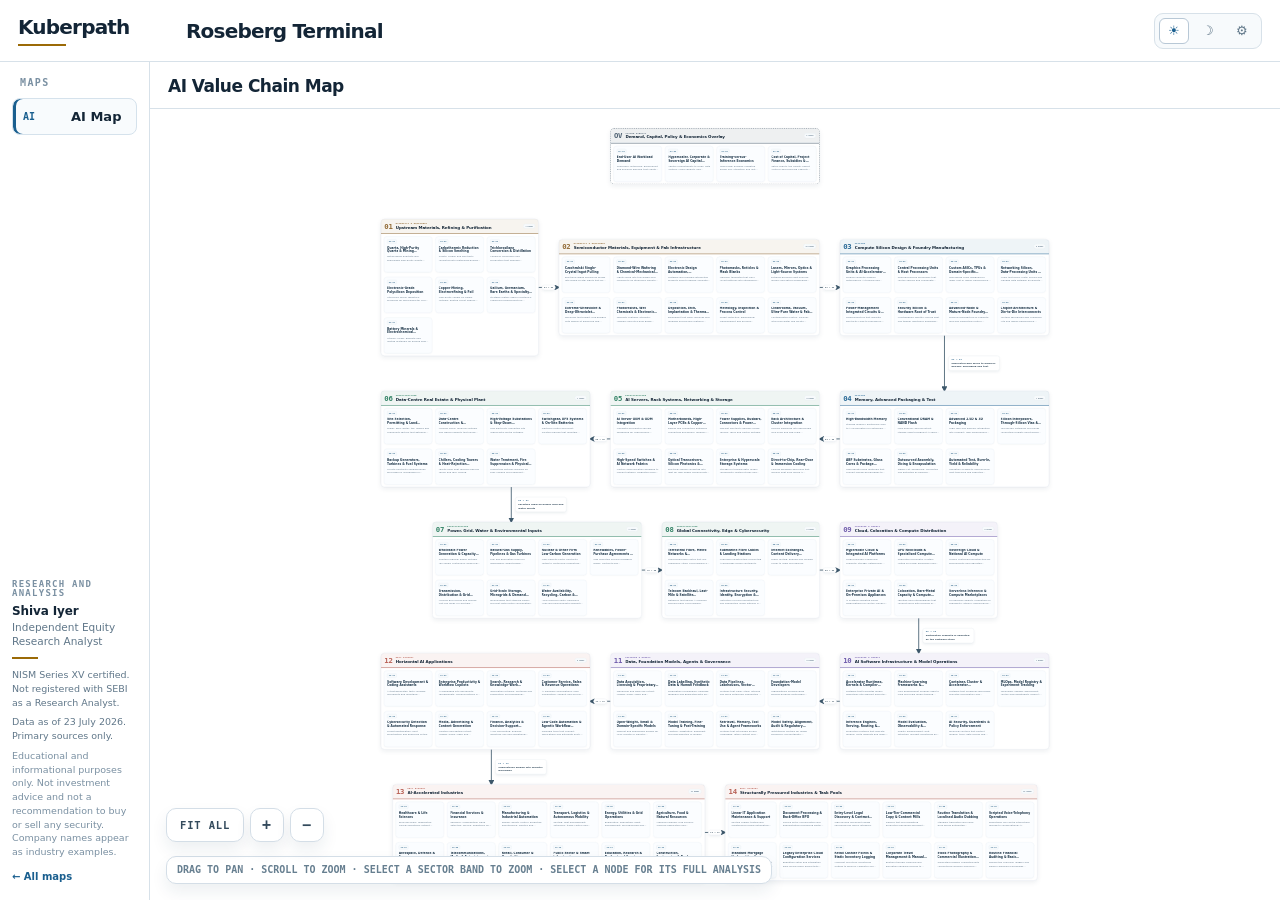
==== index.html @ 2ea44866 "Add files via upload" ====
<!doctype html><html lang="en"><head><meta charset="utf-8"><meta name="viewport" content="width=device-width,initial-scale=1"><title>Roseberg Terminal | AI Value Chain Map</title><link rel="stylesheet" href="map-styles.css"><script>(function(){var mm=window.matchMedia?window.matchMedia("(prefers-color-scheme: dark)"):null;function res(m){return m==="system"?((mm&&mm.matches)?"dark":"light"):m;}var m=localStorage.getItem("rt-theme")||"light";if(["light","dark","system"].indexOf(m)<0)m="light";document.documentElement.dataset.theme=res(m);document.documentElement.dataset.themeMode=m;window.__setTheme=function(v){localStorage.setItem("rt-theme",v);document.documentElement.dataset.theme=res(v);document.documentElement.dataset.themeMode=v;document.querySelectorAll(".theme-btn").forEach(function(b){b.classList.toggle("active",b.dataset.mode===v);});};if(mm&&mm.addEventListener)mm.addEventListener("change",function(){var c=localStorage.getItem("rt-theme")||"light";if(c==="system")document.documentElement.dataset.theme=res("system");});})();</script></head><body><div id="app"></div><script src="map-data.js"></script><script src="map-app.js"></script></body></html>
---- map-styles.css ----
/* THEME PALETTE (auto-generated) */
:root{--mtc0:#132536;--mtc1:#183145;--mtc2:#1a5f8f;--mtc3:#1d7c8e;--mtc4:#2a7e53;--mtc5:#2f668c;--mtc6:#304c5f;--mtc7:#334a5c;--mtc8:#385365;--mtc9:#547286;--mtc10:#566d7f;--mtc11:#607789;--mtc12:#617789;--mtc13:#6550a6;--mtc14:#677f90;--mtc15:#687e90;--mtc16:#6a58a7;--mtc17:#6d7f8d;--mtc18:#7a90a2;--mtc19:#89a8be;--mtc20:#9b6a07;--mtc21:#9fb4c4;--mtc22:#b34a55;--mtc23:#b57400;--mtc24:#b8c8d6;--mtc25:#c7d4df;--mtc26:#cfdbe4;--mtc27:#d4dee7;--mtc28:#d4dfe8;--mtc29:#d5e2ec;--mtc30:#d7e1e9;--mtc31:#d9e4eb;--mtc32:#f7fafc;--mtc33:#f8fbfd;--mtc34:#fbfdff;--mtc35:#fff}
html[data-theme="dark"]{color-scheme:dark;--mtc0:#dce5ee;--mtc1:#d0dde8;--mtc2:#419ddc;--mtc3:#45c1d9;--mtc4:#57c78d;--mtc5:#5799c7;--mtc6:#b2c9d8;--mtc7:#b4c7d6;--mtc8:#acc2d1;--mtc9:#8da7b8;--mtc10:#93a7b6;--mtc11:#8a9ead;--mtc12:#8a9dac;--mtc13:#8371ba;--mtc14:#8398a7;--mtc15:#8396a6;--mtc16:#7f6fb3;--mtc17:#8695a1;--mtc18:#6887a0;--mtc19:#4f7692;--mtc20:#e9ad35;--mtc21:#476780;--mtc22:#b86c74;--mtc23:#e9a835;--mtc24:#385167;--mtc25:#304659;--mtc26:#2c4151;--mtc27:#293c4d;--mtc28:#293c4c;--mtc29:#273a49;--mtc30:#283a4a;--mtc31:#263a47;--mtc32:#17232b;--mtc33:#17222a;--mtc34:#151e27;--mtc35:#161c22}

:root{--text:var(--mtc0);--muted:var(--mtc11);--line:var(--mtc30);--line2:var(--mtc24);--blue:var(--mtc2);--cyan:var(--mtc3);--green:var(--mtc4);--amber:var(--mtc20);--purple:var(--mtc13);--red:var(--mtc22);--shadow:0 10px 28px rgba(29,54,78,.08);--shadow2:0 8px 16px rgba(31,60,86,.08);--header:62px;--sidebar:150px}*{box-sizing:border-box}html,body{margin:0;height:100%;font-family:Inter,ui-sans-serif,system-ui,-apple-system,"Segoe UI",sans-serif;background:var(--mtc35);color:var(--text)}body{overflow:hidden}
.app-header{position:fixed;inset:0 0 auto;z-index:70;height:var(--header);display:grid;grid-template-columns:var(--sidebar) minmax(0,1fr) auto;gap:18px;align-items:center;padding:0 18px;background:var(--mtc35);border-bottom:1px solid var(--line)}.brand{display:flex;flex-direction:column;align-items:flex-start}.brand-name{font-size:20px;font-weight:900;letter-spacing:-.04em}.brand-rule{width:48px;height:2px;margin-top:5px;background:var(--amber)}.product-name{font-size:20px;font-weight:900;letter-spacing:-.04em}
.shell{position:fixed;inset:var(--header) 0 0;display:grid;grid-template-columns:var(--sidebar) minmax(0,1fr)}.sidebar{background:var(--mtc35);border-right:1px solid var(--line);padding:16px 12px}.side-label{padding:0 8px 10px;color:var(--mtc18);font:800 10px/1 ui-monospace,SFMono-Regular,Menlo,monospace;letter-spacing:.14em}.side-item{display:grid;grid-template-columns:40px 1fr;align-items:center;gap:8px;padding:10px;background:var(--mtc33);border:1px solid var(--mtc29);border-radius:10px;box-shadow:inset 3px 0 0 var(--blue)}.side-code{color:var(--blue);font:900 10px/1 ui-monospace,SFMono-Regular,Menlo,monospace}.side-name{font-size:13px;font-weight:800}
.main{display:grid;grid-template-rows:auto minmax(0,1fr);min-width:0;background:var(--mtc35)}.titlebar{display:flex;align-items:center;padding:14px 18px 12px;border-bottom:1px solid var(--line);background:var(--mtc35)}.titlebar h1{margin:0;font-size:17px;font-weight:900;letter-spacing:-.03em}
.viewport{position:relative;overflow:hidden;background:var(--mtc35);cursor:grab}.viewport.dragging{cursor:grabbing}.world{position:absolute;left:0;top:0;transform-origin:0 0;will-change:transform}
.canvas-svg{position:absolute;inset:0;width:100%;height:100%;overflow:visible;z-index:1}
/* ===== chain connectors ===== */
.chain-halo{fill:none;stroke:var(--mtc35);stroke-width:22;stroke-linecap:round;stroke-linejoin:round}
.chain-link{fill:none;stroke:var(--mtc19);stroke-width:6;stroke-linecap:round;stroke-linejoin:round}
.chain-arrowhead{fill:var(--mtc19)}
.chain-cap{position:absolute;z-index:18;transform:translate(-50%,-50%);width:250px;padding:12px 15px;background:var(--mtc35);border:1px solid var(--mtc26);border-radius:12px;box-shadow:var(--shadow2);text-align:left}
.chain-cap-route{color:var(--mtc5);font:900 12px/1 ui-monospace,SFMono-Regular,Menlo,monospace;letter-spacing:.08em}
.chain-cap-text{margin-top:7px;color:var(--mtc7);font-size:13px;font-weight:700;line-height:1.4}
/* ===== sector family accents ===== */
.sector{--accent:#1a5f8f;--accent-soft:rgba(26,95,143,.07)}
.fam-materials{--accent:#8a5f26;--accent-soft:rgba(138,95,38,.07)}
.fam-silicon{--accent:#1a5f8f;--accent-soft:rgba(26,95,143,.07)}
.fam-infra{--accent:#23795a;--accent-soft:rgba(35,121,90,.07)}
.fam-software{--accent:#6550a6;--accent-soft:rgba(101,80,166,.07)}
.fam-economy{--accent:#b3564a;--accent-soft:rgba(179,86,74,.07)}
.fam-overlay{--accent:#44586a;--accent-soft:rgba(68,88,106,.09)}
html[data-theme="dark"] .fam-materials{--accent:#d9a24a;--accent-soft:rgba(217,162,74,.10)}
html[data-theme="dark"] .fam-silicon{--accent:#4da3de;--accent-soft:rgba(77,163,222,.10)}
html[data-theme="dark"] .fam-infra{--accent:#4dbd8c;--accent-soft:rgba(77,189,140,.10)}
html[data-theme="dark"] .fam-software{--accent:#9a86d6;--accent-soft:rgba(154,134,214,.10)}
html[data-theme="dark"] .fam-economy{--accent:#e08a7c;--accent-soft:rgba(224,138,124,.10)}
html[data-theme="dark"] .fam-overlay{--accent:#9fb4c4;--accent-soft:rgba(159,180,196,.10)}
/* ===== sector box ===== */
.sector{position:absolute;z-index:10;background:var(--mtc35);border:1px solid var(--line2);border-radius:20px;box-shadow:var(--shadow);padding:0 16px 16px;overflow:hidden}
.overlay-sector{border-style:dashed;border-width:2px;border-color:var(--accent)}
.sector-band{display:grid;grid-template-columns:auto minmax(0,1fr) auto;gap:18px;align-items:center;height:78px;margin:0 -16px;padding:0 18px;background:var(--accent-soft);border-bottom:1px solid var(--line);cursor:zoom-in}
.sector-band:hover{background:var(--accent-soft);filter:brightness(.985)}
html[data-theme="dark"] .sector-band:hover{filter:brightness(1.15)}
.sector-folio{color:var(--accent);font:900 40px/1 ui-monospace,SFMono-Regular,Menlo,monospace;letter-spacing:-.04em;opacity:.92}
.sector-band-main{min-width:0}
.sector-kicker{color:var(--accent);font:900 10.5px/1 ui-monospace,SFMono-Regular,Menlo,monospace;letter-spacing:.16em}
.sector-title{margin-top:6px;font-size:22px;font-weight:900;line-height:1.12;letter-spacing:-.02em;white-space:nowrap;overflow:hidden;text-overflow:ellipsis}
.sector-count{padding:8px 12px;background:var(--mtc32);border:1px solid var(--mtc30);border-radius:999px;color:var(--mtc15);font:800 9.5px/1 ui-monospace,SFMono-Regular,Menlo,monospace;white-space:nowrap}
.sector-accent{height:3px;margin:0 -16px;background:var(--accent);opacity:.85}
.sector-body{position:relative;padding-top:14px}
.node-grid{position:relative;display:grid;grid-template-columns:repeat(var(--cols),264px);gap:26px 18px;align-items:stretch;z-index:3}
/* ===== node card ===== */
.node{width:264px;min-width:264px;height:196px;background:var(--mtc34);border:1px solid var(--mtc31);border-radius:16px;padding:15px 16px 14px;display:flex;flex-direction:column;box-shadow:0 2px 10px rgba(29,54,78,.04);position:relative}
.node:hover{border-color:var(--accent);box-shadow:0 0 0 3px var(--accent-soft),0 10px 20px rgba(29,54,78,.10);transform:translateY(-1px)}
.node-top{display:flex;align-items:center;justify-content:space-between}
.node-code{display:inline-block;padding:5px 8px;background:var(--mtc32);border:1px solid var(--mtc29);border-radius:6px;color:var(--mtc5);font:900 11px/1 ui-monospace,SFMono-Regular,Menlo,monospace;letter-spacing:.03em}
.sev-dot{width:11px;height:11px;border-radius:50%;flex:none}
.sev-1{background:#8aa48a}.sev-2{background:#cdb244}.sev-3{background:#e0801f}.sev-4{background:#cc4326}.sev-5{background:#9c1a24;box-shadow:0 0 0 3px rgba(156,26,36,.15)}
.node-title{margin-top:12px;font-size:16px;font-weight:850;line-height:1.3;color:var(--mtc1);display:-webkit-box;-webkit-line-clamp:2;-webkit-box-orient:vertical;overflow:hidden}
.node-desc{margin-top:9px;font-size:12.8px;line-height:1.45;color:var(--mtc12);display:-webkit-box;-webkit-line-clamp:2;-webkit-box-orient:vertical;overflow:hidden}
.node-open{margin-top:auto;color:var(--mtc9);font:800 10px/1 ui-monospace,SFMono-Regular,Menlo,monospace;letter-spacing:.10em;opacity:0;transition:opacity .12s ease}
.node:hover .node-open{opacity:1;color:var(--accent)}
/* ===== controls cluster ===== */
.map-controls{position:absolute;left:16px;bottom:58px;z-index:32;display:flex;gap:6px}
.ctrl-btn{height:34px;padding:0 13px;background:var(--mtc35);border:1px solid var(--mtc27);border-radius:10px;color:var(--mtc7);font:800 10.5px/1 ui-monospace,SFMono-Regular,Menlo,monospace;letter-spacing:.08em;cursor:pointer;box-shadow:var(--shadow2)}
.ctrl-btn:hover{border-color:var(--mtc19);color:var(--mtc1)}
.ctrl-sq{width:34px;padding:0;font-size:15px}
/* ===== sidebar sector jump ===== */
.side-label-gap{margin-top:18px}
.side-jump{display:flex;flex-direction:column;gap:3px;max-height:calc(100vh - 220px);overflow:auto}
.jump-btn{display:grid;grid-template-columns:26px 1fr;gap:6px;align-items:center;padding:6px 8px;background:transparent;border:1px solid transparent;border-radius:8px;cursor:pointer;text-align:left;color:var(--mtc7)}
.jump-btn:hover{background:var(--mtc33);border-color:var(--mtc29)}
.jump-code{color:var(--mtc5);font:900 9px/1 ui-monospace,SFMono-Regular,Menlo,monospace}
.jump-name{font-size:10.5px;font-weight:700;line-height:1.25;overflow:hidden;white-space:nowrap;text-overflow:ellipsis}
.tooltip{position:absolute;z-index:80;max-width:340px;padding:11px 13px;background:var(--mtc35);border:1px solid var(--mtc28);border-radius:12px;box-shadow:0 16px 38px rgba(22,45,66,.14);pointer-events:none;opacity:0;transform:translateY(4px);transition:opacity .14s ease,transform .14s ease}.tooltip.show{opacity:1;transform:translateY(0)}.tooltip-code{color:var(--mtc5);font:900 9px/1 ui-monospace,SFMono-Regular,Menlo,monospace}.tooltip-title{margin-top:6px;font-size:12.2px;font-weight:850;line-height:1.32}.tooltip-text{margin-top:6px;color:var(--mtc10);font-size:11.2px;line-height:1.5}.corner-note{position:absolute;left:16px;bottom:16px;z-index:30;padding:8px 10px;background:var(--mtc35);border:1px solid var(--mtc27);border-radius:10px;color:var(--mtc14);font:800 10px/1 ui-monospace,SFMono-Regular,Menlo,monospace;box-shadow:var(--shadow2)}@media (max-width:1100px){.app-header{grid-template-columns:1fr;height:auto;padding:10px 16px}.shell{inset:102px 0 0;grid-template-columns:1fr}.sidebar{display:none}}

.node.selected-node,.overlay-node.selected-node{outline:4px solid rgba(181,116,0,.38);border-color:var(--mtc23);box-shadow:0 0 0 7px rgba(181,116,0,.12),0 12px 28px rgba(29,54,78,.12)}
.node:focus-visible,.overlay-node:focus-visible{outline:3px solid rgba(23,111,174,.45);outline-offset:2px}

.node,.overlay-node{color:inherit;text-decoration:none;cursor:pointer}.overlay-node{display:block}.node:focus-visible,.overlay-node:focus-visible{outline:3px solid rgba(26,95,143,.35);outline-offset:3px}

.theme-switch{display:flex;gap:4px;padding:4px;margin-left:auto;background:var(--panel2,#f7fafc);border:1px solid var(--line,#ccd8e2);border-radius:9px}
.theme-btn{width:30px;height:26px;display:grid;place-items:center;color:var(--muted,#536a7c);background:transparent;border:1px solid transparent;border-radius:6px;cursor:pointer;font-size:13px;line-height:1}
.theme-btn:hover{color:var(--text,#102131)}
.theme-btn.active{color:var(--blue,#176fae);background:var(--panel,#fff);border-color:var(--line2,#9eb3c4)}

/* flow and connector routing */
.chain-halo{fill:none;stroke:var(--mtc35);stroke-width:14;stroke-linecap:round;opacity:.9}
.chain-link{fill:none;stroke:var(--accent-chain,#3d586b);stroke-width:4.5;stroke-linecap:round}
.chain-arrowhead{fill:var(--accent-chain,#3d586b)}
html[data-theme="dark"] .chain-link{stroke:#6f8ea6}
html[data-theme="dark"] .chain-arrowhead{fill:#6f8ea6}
.chain-cap{transform:translate(-50%,0);z-index:22}
.node-flow{fill:none;stroke:var(--mtc19);stroke-width:2;stroke-dasharray:none;opacity:.55}
.flow-arrowhead{fill:var(--mtc19)}
html[data-theme="dark"] .node-flow{stroke:#4f7692}
html[data-theme="dark"] .flow-arrowhead{fill:#4f7692}
.side-active{border:1px solid var(--mtc29);background:var(--mtc33);border-radius:8px}

/* orthogonal routing chrome */
.chain-pill{position:absolute;z-index:22;transform:translate(-50%,-50%);padding:7px 11px;background:var(--mtc35);border:1.5px solid var(--mtc27);border-radius:999px;color:var(--mtc7);font:900 11px/1 ui-monospace,SFMono-Regular,Menlo,monospace;letter-spacing:.06em;box-shadow:var(--shadow2);white-space:nowrap;cursor:default}
.chain-pill:hover{border-color:var(--mtc19);color:var(--mtc1)}
.chain-cap{width:280px}
.chain-link{stroke-linejoin:round}

/* serpentine layout */
.chain-cap-side{transform:translate(0,-50%)}

/* dark theme palette */
html[data-theme="dark"]{--mtc0:#e8f0f7;--mtc1:#e2ebf3;--mtc2:#55aee8;--mtc3:#52cfe8;--mtc4:#5fd69a;--mtc5:#63b0e3;--mtc10:#a8bac9;--mtc11:#a3b6c6;--mtc12:#a3b6c6;--mtc13:#9d89d8;--mtc14:#93a8b9;--mtc15:#93a8b9;--mtc20:#f0b84a;--mtc22:#d98b93;--mtc23:#f0b84a;--mtc27:#2b3d50;--mtc28:#2b3d4f;--mtc29:#2a3c4e;--mtc30:#2b3d4e;--mtc31:#293b4c;--mtc32:#182430;--mtc33:#17222d;--mtc34:#141c25;--mtc35:#10161d}
html{-webkit-font-smoothing:antialiased;text-rendering:optimizeLegibility}
.node-desc{letter-spacing:.002em}
.sector-kicker{letter-spacing:.18em}

/* sidebar attribution */
.sidebar{display:flex;flex-direction:column}
.side-attrib{margin-top:auto;padding-top:14px}
.sa-line{color:var(--mtc18);font:800 9px/1 ui-monospace,SFMono-Regular,Menlo,monospace;letter-spacing:.14em;text-transform:uppercase}
.sa-name{margin-top:6px;font-size:12px;font-weight:900;letter-spacing:-.01em;color:var(--text)}
.sa-role{margin-top:2px;font-size:10.5px;line-height:1.35;color:var(--muted)}
.sa-rule{width:26px;height:2px;margin:9px 0;background:var(--amber)}
.sa-note{font-size:9.5px;line-height:1.45;color:var(--muted);margin-bottom:6px}
.sa-disc{color:var(--mtc18)}
.sa-back{display:inline-block;margin-top:4px;font-size:10px;font-weight:800;color:var(--blue);text-decoration:none}
.sa-back:hover{text-decoration:underline}
html[data-theme="dark"] .sa-name{color:#e2ebf3}
html[data-theme="dark"] .sa-role,html[data-theme="dark"] .sa-note{color:#a3b6c6}
html[data-theme="dark"] .sa-line,html[data-theme="dark"] .sa-disc{color:#7d92a4}
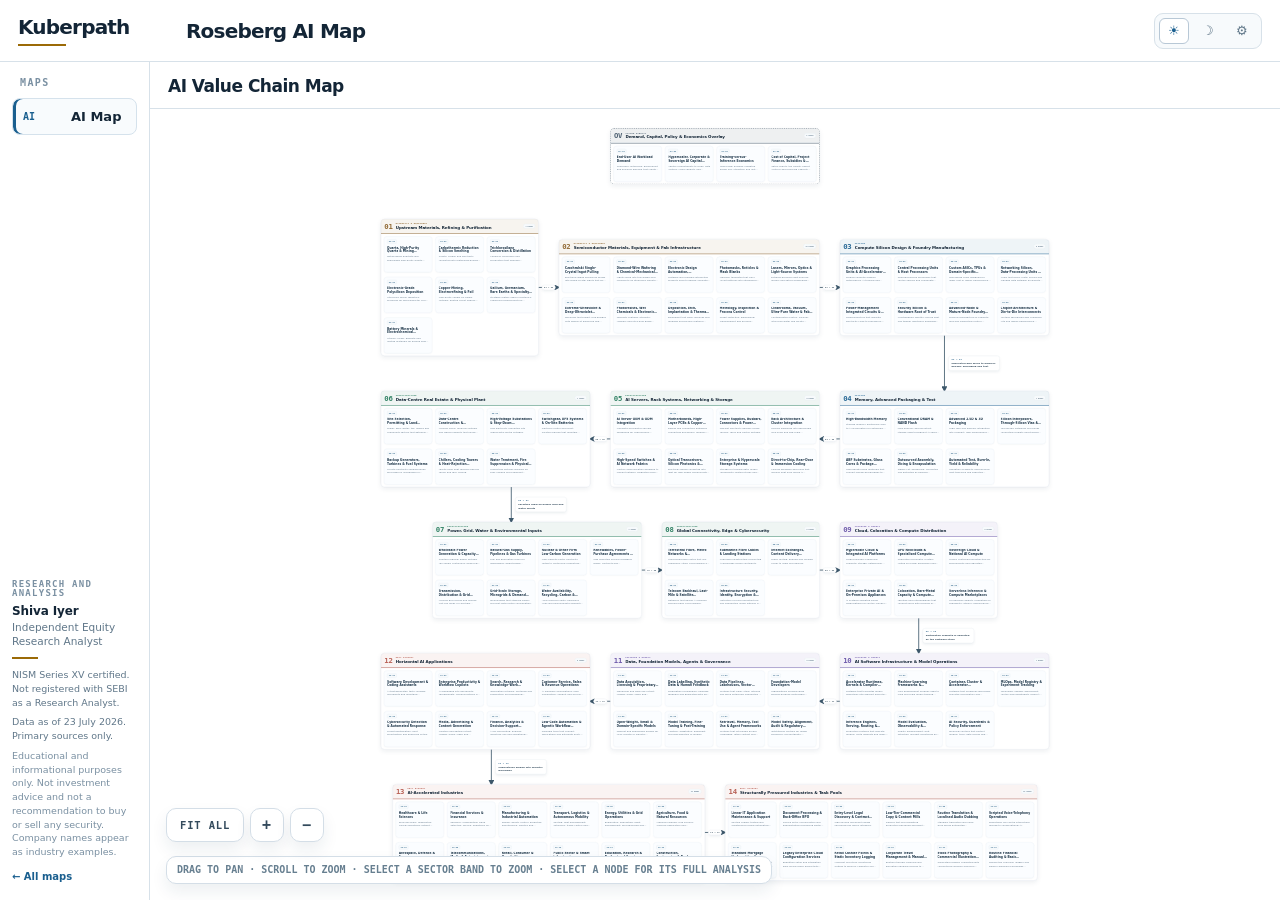
==== commit f86c2bf1: "Add files via upload" ====
--- a/index.html
+++ b/index.html
@@ -1 +1 @@
-<!doctype html><html lang="en"><head><meta charset="utf-8"><meta name="viewport" content="width=device-width,initial-scale=1"><title>Roseberg Terminal | AI Value Chain Map</title><link rel="stylesheet" href="map-styles.css"><script>(function(){var mm=window.matchMedia?window.matchMedia("(prefers-color-scheme: dark)"):null;function res(m){return m==="system"?((mm&&mm.matches)?"dark":"light"):m;}var m=localStorage.getItem("rt-theme")||"light";if(["light","dark","system"].indexOf(m)<0)m="light";document.documentElement.dataset.theme=res(m);document.documentElement.dataset.themeMode=m;window.__setTheme=function(v){localStorage.setItem("rt-theme",v);document.documentElement.dataset.theme=res(v);document.documentElement.dataset.themeMode=v;document.querySelectorAll(".theme-btn").forEach(function(b){b.classList.toggle("active",b.dataset.mode===v);});};if(mm&&mm.addEventListener)mm.addEventListener("change",function(){var c=localStorage.getItem("rt-theme")||"light";if(c==="system")document.documentElement.dataset.theme=res("system");});})();</script></head><body><div id="app"></div><script src="map-data.js"></script><script src="map-app.js"></script></body></html>+<!doctype html><html lang="en"><head><meta charset="utf-8"><meta name="viewport" content="width=device-width,initial-scale=1"><title>Roseberg AI Map | Kuberpath Financials</title><link rel="stylesheet" href="map-styles.css"><script>(function(){var mm=window.matchMedia?window.matchMedia("(prefers-color-scheme: dark)"):null;function res(m){return m==="system"?((mm&&mm.matches)?"dark":"light"):m;}var m=localStorage.getItem("rt-theme")||"light";if(["light","dark","system"].indexOf(m)<0)m="light";document.documentElement.dataset.theme=res(m);document.documentElement.dataset.themeMode=m;window.__setTheme=function(v){localStorage.setItem("rt-theme",v);document.documentElement.dataset.theme=res(v);document.documentElement.dataset.themeMode=v;document.querySelectorAll(".theme-btn").forEach(function(b){b.classList.toggle("active",b.dataset.mode===v);});};if(mm&&mm.addEventListener)mm.addEventListener("change",function(){var c=localStorage.getItem("rt-theme")||"light";if(c==="system")document.documentElement.dataset.theme=res("system");});})();</script></head><body><div id="app"></div><script src="map-data.js"></script><script src="map-app.js"></script></body></html>
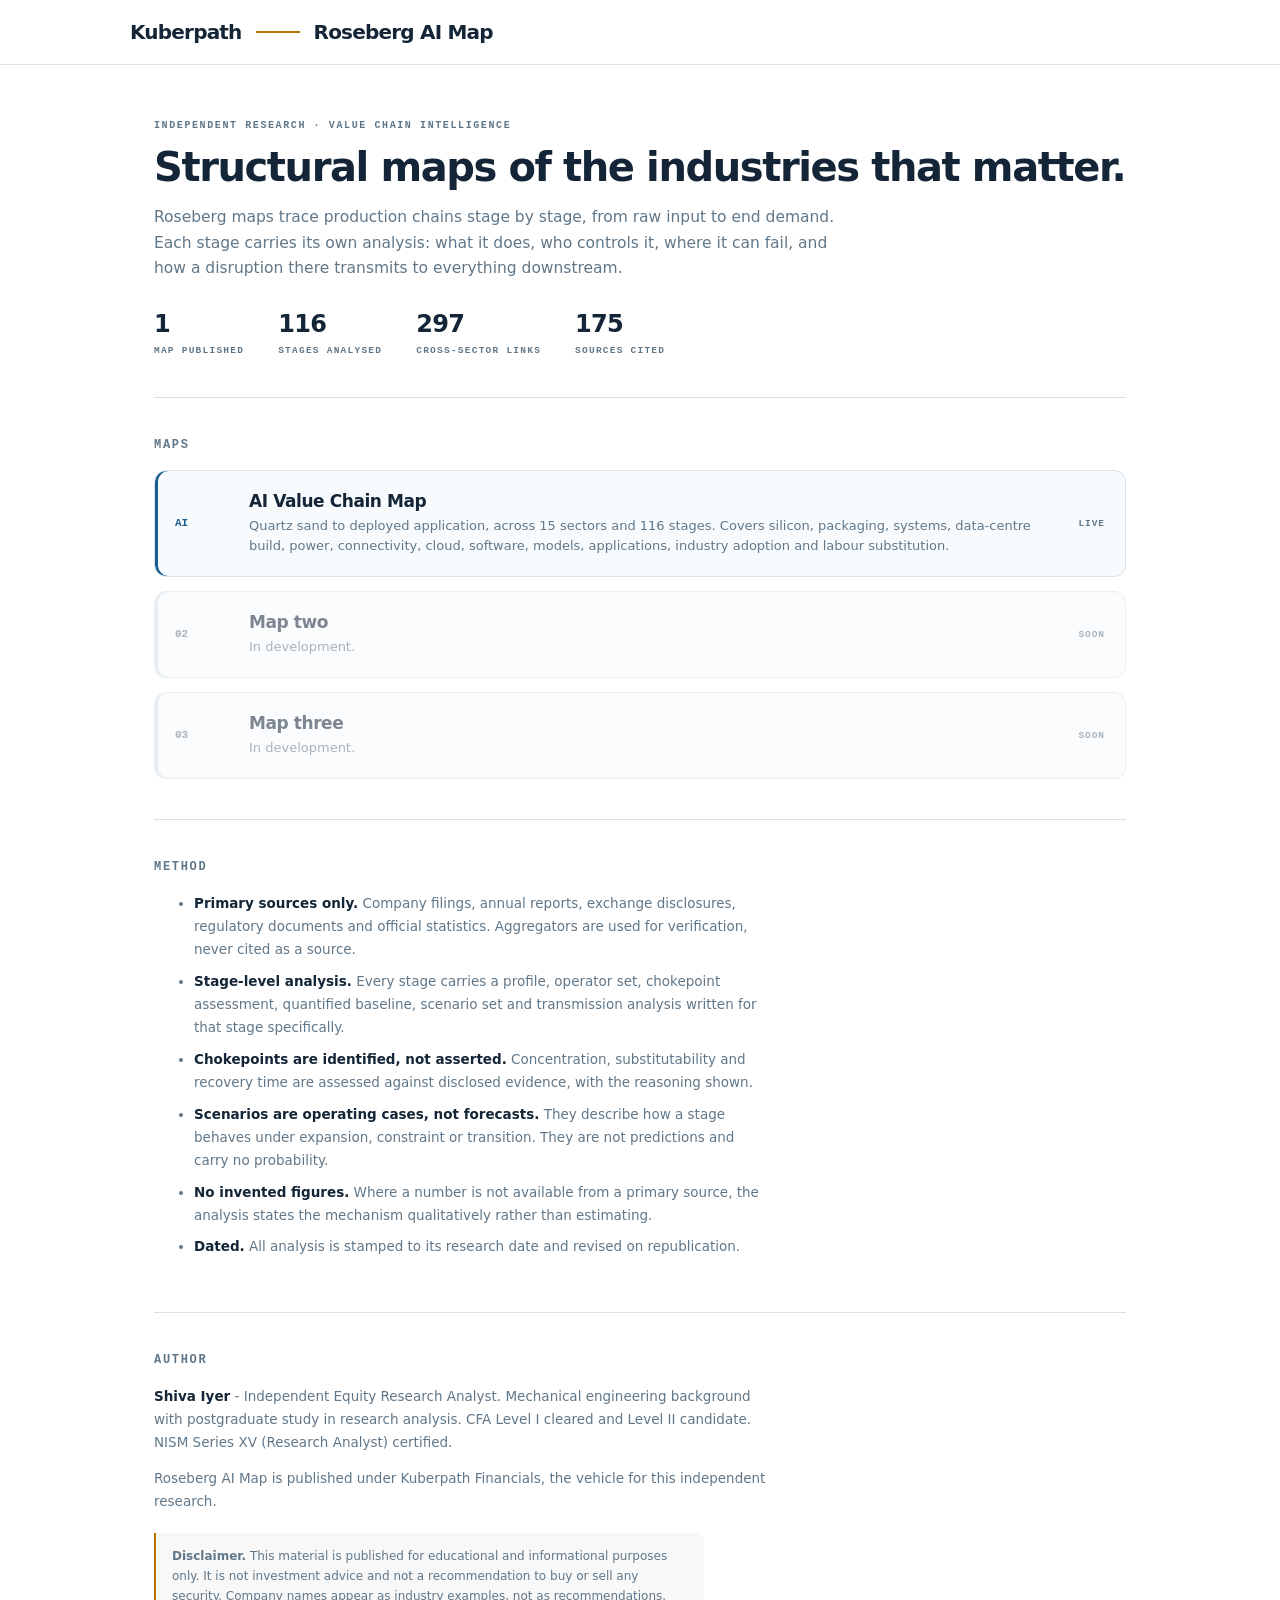
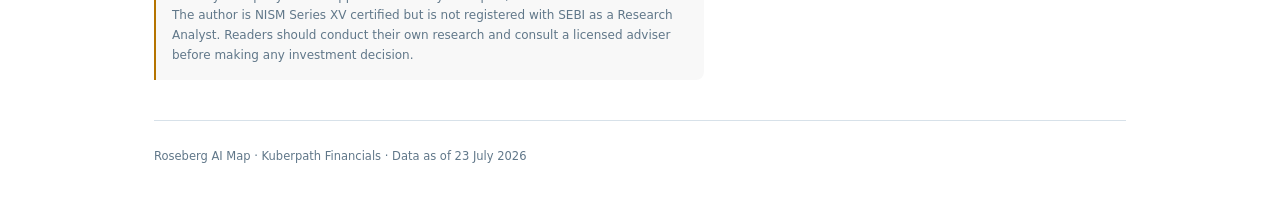
==== commit 1ff79d83: "Add files via upload" ====
--- a/index.html
+++ b/index.html
@@ -1 +1,98 @@
-<!doctype html><html lang="en"><head><meta charset="utf-8"><meta name="viewport" content="width=device-width,initial-scale=1"><title>Roseberg AI Map | Kuberpath Financials</title><link rel="stylesheet" href="map-styles.css"><script>(function(){var mm=window.matchMedia?window.matchMedia("(prefers-color-scheme: dark)"):null;function res(m){return m==="system"?((mm&&mm.matches)?"dark":"light"):m;}var m=localStorage.getItem("rt-theme")||"light";if(["light","dark","system"].indexOf(m)<0)m="light";document.documentElement.dataset.theme=res(m);document.documentElement.dataset.themeMode=m;window.__setTheme=function(v){localStorage.setItem("rt-theme",v);document.documentElement.dataset.theme=res(v);document.documentElement.dataset.themeMode=v;document.querySelectorAll(".theme-btn").forEach(function(b){b.classList.toggle("active",b.dataset.mode===v);});};if(mm&&mm.addEventListener)mm.addEventListener("change",function(){var c=localStorage.getItem("rt-theme")||"light";if(c==="system")document.documentElement.dataset.theme=res("system");});})();</script></head><body><div id="app"></div><script src="map-data.js"></script><script src="map-app.js"></script></body></html>+<!doctype html><html lang="en"><head><meta charset="utf-8"><meta name="viewport" content="width=device-width,initial-scale=1"><title>Roseberg AI Map | Kuberpath Financials</title>
+<script>(function(){var mm=window.matchMedia?window.matchMedia("(prefers-color-scheme: dark)"):null;function res(m){return m==="system"?((mm&&mm.matches)?"dark":"light"):m;}var m=localStorage.getItem("rt-theme")||"light";if(["light","dark","system"].indexOf(m)<0)m="light";document.documentElement.dataset.theme=res(m);})();</script>
+<style>
+:root{--bg:#fff;--panel:#f8fbfd;--text:#132536;--muted:#607789;--line:#d7e1e9;--blue:#1a5f8f;--amber:#b57400}
+html[data-theme="dark"]{--bg:#0f151b;--panel:#151d25;--text:#e2ebf3;--muted:#a3b6c6;--line:#26313c;--blue:#63b0e3;--amber:#d59b2a}
+*{box-sizing:border-box}
+html,body{margin:0;background:var(--bg);color:var(--text);font-family:Inter,ui-sans-serif,system-ui,-apple-system,"Segoe UI",sans-serif;-webkit-font-smoothing:antialiased}
+.wrap{max-width:1020px;margin:0 auto;padding:0 24px}
+header{border-bottom:1px solid var(--line)}
+.hd{display:flex;align-items:center;gap:14px;padding:20px 0}
+.bn{font-size:20px;font-weight:900;letter-spacing:-.04em}
+.br{width:44px;height:2px;background:var(--amber)}
+.pn{font-size:20px;font-weight:900;letter-spacing:-.04em}
+.hero{padding:56px 0 40px;border-bottom:1px solid var(--line)}
+.kick{font:800 10px/1 ui-monospace,SFMono-Regular,Menlo,monospace;letter-spacing:.16em;color:var(--muted);text-transform:uppercase}
+h1{margin:14px 0 0;font-size:40px;line-height:1.1;font-weight:900;letter-spacing:-.035em}
+.lede{margin:16px 0 0;font-size:15.5px;line-height:1.65;color:var(--muted);max-width:70ch}
+.stats{display:flex;flex-wrap:wrap;gap:34px;margin-top:28px}
+.st b{display:block;font-size:24px;font-weight:900;letter-spacing:-.03em}
+.st span{font:800 9.5px/1 ui-monospace,SFMono-Regular,Menlo,monospace;letter-spacing:.13em;color:var(--muted);text-transform:uppercase}
+section{padding:40px 0;border-bottom:1px solid var(--line)}
+h2{margin:0 0 18px;font-size:12px;font-weight:900;letter-spacing:.14em;text-transform:uppercase;color:var(--muted);font-family:ui-monospace,SFMono-Regular,Menlo,monospace}
+.maps{display:grid;gap:14px}
+.map{display:grid;grid-template-columns:56px minmax(0,1fr) auto;gap:18px;align-items:center;padding:20px;background:var(--panel);border:1px solid var(--line);border-radius:12px;text-decoration:none;color:inherit;box-shadow:inset 3px 0 0 var(--blue)}
+.map:hover{border-color:var(--blue)}
+.map.soon{opacity:.55;box-shadow:inset 3px 0 0 var(--line);cursor:default}
+.mc{font:900 11px/1 ui-monospace,SFMono-Regular,Menlo,monospace;color:var(--blue)}
+.map.soon .mc{color:var(--muted)}
+.mt{font-size:17px;font-weight:900;letter-spacing:-.025em}
+.md{margin-top:5px;font-size:13px;line-height:1.55;color:var(--muted)}
+.mg{font:800 9.5px/1 ui-monospace,SFMono-Regular,Menlo,monospace;letter-spacing:.1em;color:var(--muted);text-transform:uppercase;white-space:nowrap}
+.meth{font-size:13.5px;line-height:1.7;color:var(--muted);max-width:72ch}
+.meth li{margin-bottom:9px}
+.meth strong{color:var(--text);font-weight:800}
+.who{font-size:13.5px;line-height:1.7;color:var(--muted);max-width:72ch}
+.who b{color:var(--text)}
+.disc{margin-top:20px;font-size:12px;line-height:1.65;color:var(--muted);max-width:72ch;padding:14px 16px;border-left:2px solid var(--amber);background:rgba(127,127,127,.05);border-radius:0 8px 8px 0}
+footer{padding:26px 0 40px;font-size:11.5px;line-height:1.6;color:var(--muted)}
+@media(max-width:640px){h1{font-size:30px}.map{grid-template-columns:1fr;gap:10px}.mg{display:none}}
+</style></head><body>
+<header><div class="wrap hd"><div class="bn">Kuberpath</div><div class="br"></div><div class="pn">Roseberg AI Map</div></div></header>
+
+<div class="wrap">
+<div class="hero">
+<div class="kick">Independent Research &#183; Value Chain Intelligence</div>
+<h1>Structural maps of the industries that matter.</h1>
+<p class="lede">Roseberg maps trace production chains stage by stage, from raw input to end demand. Each stage carries its own analysis: what it does, who controls it, where it can fail, and how a disruption there transmits to everything downstream.</p>
+<div class="stats">
+<div class="st"><b>1</b><span>Map published</span></div>
+<div class="st"><b>116</b><span>Stages analysed</span></div>
+<div class="st"><b>297</b><span>Cross-sector links</span></div>
+<div class="st"><b>175</b><span>Sources cited</span></div>
+</div>
+</div>
+
+<section>
+<h2>Maps</h2>
+<div class="maps">
+<a class="map" href="ai/index.html">
+<div class="mc">AI</div>
+<div><div class="mt">AI Value Chain Map</div><div class="md">Quartz sand to deployed application, across 15 sectors and 116 stages. Covers silicon, packaging, systems, data-centre build, power, connectivity, cloud, software, models, applications, industry adoption and labour substitution.</div></div>
+<div class="mg">Live</div>
+</a>
+<div class="map soon">
+<div class="mc">02</div>
+<div><div class="mt">Map two</div><div class="md">In development.</div></div>
+<div class="mg">Soon</div>
+</div>
+<div class="map soon">
+<div class="mc">03</div>
+<div><div class="mt">Map three</div><div class="md">In development.</div></div>
+<div class="mg">Soon</div>
+</div>
+</div>
+</section>
+
+<section>
+<h2>Method</h2>
+<ul class="meth">
+<li><strong>Primary sources only.</strong> Company filings, annual reports, exchange disclosures, regulatory documents and official statistics. Aggregators are used for verification, never cited as a source.</li>
+<li><strong>Stage-level analysis.</strong> Every stage carries a profile, operator set, chokepoint assessment, quantified baseline, scenario set and transmission analysis written for that stage specifically.</li>
+<li><strong>Chokepoints are identified, not asserted.</strong> Concentration, substitutability and recovery time are assessed against disclosed evidence, with the reasoning shown.</li>
+<li><strong>Scenarios are operating cases, not forecasts.</strong> They describe how a stage behaves under expansion, constraint or transition. They are not predictions and carry no probability.</li>
+<li><strong>No invented figures.</strong> Where a number is not available from a primary source, the analysis states the mechanism qualitatively rather than estimating.</li>
+<li><strong>Dated.</strong> All analysis is stamped to its research date and revised on republication.</li>
+</ul>
+</section>
+
+<section>
+<h2>Author</h2>
+<p class="who"><b>Shiva Iyer</b> - Independent Equity Research Analyst. Mechanical engineering background with postgraduate study in research analysis. CFA Level I cleared and Level II candidate. NISM Series XV (Research Analyst) certified.</p>
+<p class="who" style="margin-top:12px">Roseberg AI Map is published under Kuberpath Financials, the vehicle for this independent research.</p>
+<div class="disc"><b>Disclaimer.</b> This material is published for educational and informational purposes only. It is not investment advice and not a recommendation to buy or sell any security. Company names appear as industry examples, not as recommendations. The author is NISM Series XV certified but is not registered with SEBI as a Research Analyst. Readers should conduct their own research and consult a licensed adviser before making any investment decision.</div>
+</section>
+
+<footer>Roseberg AI Map &#183; Kuberpath Financials &#183; Data as of 23 July 2026</footer>
+</div>
+</body></html>
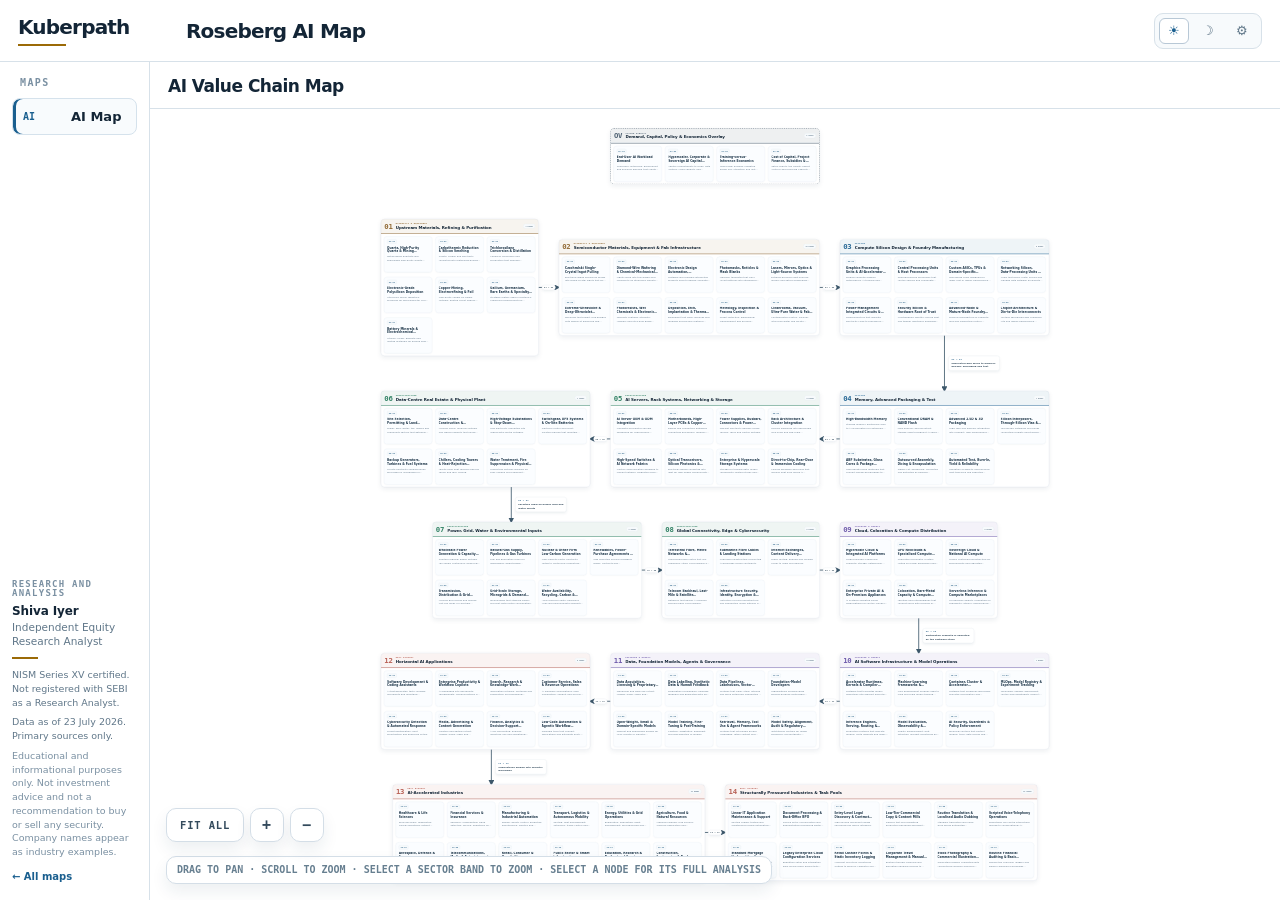
==== commit e94ecf92: "Add files via upload" ====
--- a/index.html
+++ b/index.html
@@ -1,98 +1 @@
-<!doctype html><html lang="en"><head><meta charset="utf-8"><meta name="viewport" content="width=device-width,initial-scale=1"><title>Roseberg AI Map | Kuberpath Financials</title>
-<script>(function(){var mm=window.matchMedia?window.matchMedia("(prefers-color-scheme: dark)"):null;function res(m){return m==="system"?((mm&&mm.matches)?"dark":"light"):m;}var m=localStorage.getItem("rt-theme")||"light";if(["light","dark","system"].indexOf(m)<0)m="light";document.documentElement.dataset.theme=res(m);})();</script>
-<style>
-:root{--bg:#fff;--panel:#f8fbfd;--text:#132536;--muted:#607789;--line:#d7e1e9;--blue:#1a5f8f;--amber:#b57400}
-html[data-theme="dark"]{--bg:#0f151b;--panel:#151d25;--text:#e2ebf3;--muted:#a3b6c6;--line:#26313c;--blue:#63b0e3;--amber:#d59b2a}
-*{box-sizing:border-box}
-html,body{margin:0;background:var(--bg);color:var(--text);font-family:Inter,ui-sans-serif,system-ui,-apple-system,"Segoe UI",sans-serif;-webkit-font-smoothing:antialiased}
-.wrap{max-width:1020px;margin:0 auto;padding:0 24px}
-header{border-bottom:1px solid var(--line)}
-.hd{display:flex;align-items:center;gap:14px;padding:20px 0}
-.bn{font-size:20px;font-weight:900;letter-spacing:-.04em}
-.br{width:44px;height:2px;background:var(--amber)}
-.pn{font-size:20px;font-weight:900;letter-spacing:-.04em}
-.hero{padding:56px 0 40px;border-bottom:1px solid var(--line)}
-.kick{font:800 10px/1 ui-monospace,SFMono-Regular,Menlo,monospace;letter-spacing:.16em;color:var(--muted);text-transform:uppercase}
-h1{margin:14px 0 0;font-size:40px;line-height:1.1;font-weight:900;letter-spacing:-.035em}
-.lede{margin:16px 0 0;font-size:15.5px;line-height:1.65;color:var(--muted);max-width:70ch}
-.stats{display:flex;flex-wrap:wrap;gap:34px;margin-top:28px}
-.st b{display:block;font-size:24px;font-weight:900;letter-spacing:-.03em}
-.st span{font:800 9.5px/1 ui-monospace,SFMono-Regular,Menlo,monospace;letter-spacing:.13em;color:var(--muted);text-transform:uppercase}
-section{padding:40px 0;border-bottom:1px solid var(--line)}
-h2{margin:0 0 18px;font-size:12px;font-weight:900;letter-spacing:.14em;text-transform:uppercase;color:var(--muted);font-family:ui-monospace,SFMono-Regular,Menlo,monospace}
-.maps{display:grid;gap:14px}
-.map{display:grid;grid-template-columns:56px minmax(0,1fr) auto;gap:18px;align-items:center;padding:20px;background:var(--panel);border:1px solid var(--line);border-radius:12px;text-decoration:none;color:inherit;box-shadow:inset 3px 0 0 var(--blue)}
-.map:hover{border-color:var(--blue)}
-.map.soon{opacity:.55;box-shadow:inset 3px 0 0 var(--line);cursor:default}
-.mc{font:900 11px/1 ui-monospace,SFMono-Regular,Menlo,monospace;color:var(--blue)}
-.map.soon .mc{color:var(--muted)}
-.mt{font-size:17px;font-weight:900;letter-spacing:-.025em}
-.md{margin-top:5px;font-size:13px;line-height:1.55;color:var(--muted)}
-.mg{font:800 9.5px/1 ui-monospace,SFMono-Regular,Menlo,monospace;letter-spacing:.1em;color:var(--muted);text-transform:uppercase;white-space:nowrap}
-.meth{font-size:13.5px;line-height:1.7;color:var(--muted);max-width:72ch}
-.meth li{margin-bottom:9px}
-.meth strong{color:var(--text);font-weight:800}
-.who{font-size:13.5px;line-height:1.7;color:var(--muted);max-width:72ch}
-.who b{color:var(--text)}
-.disc{margin-top:20px;font-size:12px;line-height:1.65;color:var(--muted);max-width:72ch;padding:14px 16px;border-left:2px solid var(--amber);background:rgba(127,127,127,.05);border-radius:0 8px 8px 0}
-footer{padding:26px 0 40px;font-size:11.5px;line-height:1.6;color:var(--muted)}
-@media(max-width:640px){h1{font-size:30px}.map{grid-template-columns:1fr;gap:10px}.mg{display:none}}
-</style></head><body>
-<header><div class="wrap hd"><div class="bn">Kuberpath</div><div class="br"></div><div class="pn">Roseberg AI Map</div></div></header>
-
-<div class="wrap">
-<div class="hero">
-<div class="kick">Independent Research &#183; Value Chain Intelligence</div>
-<h1>Structural maps of the industries that matter.</h1>
-<p class="lede">Roseberg maps trace production chains stage by stage, from raw input to end demand. Each stage carries its own analysis: what it does, who controls it, where it can fail, and how a disruption there transmits to everything downstream.</p>
-<div class="stats">
-<div class="st"><b>1</b><span>Map published</span></div>
-<div class="st"><b>116</b><span>Stages analysed</span></div>
-<div class="st"><b>297</b><span>Cross-sector links</span></div>
-<div class="st"><b>175</b><span>Sources cited</span></div>
-</div>
-</div>
-
-<section>
-<h2>Maps</h2>
-<div class="maps">
-<a class="map" href="ai/index.html">
-<div class="mc">AI</div>
-<div><div class="mt">AI Value Chain Map</div><div class="md">Quartz sand to deployed application, across 15 sectors and 116 stages. Covers silicon, packaging, systems, data-centre build, power, connectivity, cloud, software, models, applications, industry adoption and labour substitution.</div></div>
-<div class="mg">Live</div>
-</a>
-<div class="map soon">
-<div class="mc">02</div>
-<div><div class="mt">Map two</div><div class="md">In development.</div></div>
-<div class="mg">Soon</div>
-</div>
-<div class="map soon">
-<div class="mc">03</div>
-<div><div class="mt">Map three</div><div class="md">In development.</div></div>
-<div class="mg">Soon</div>
-</div>
-</div>
-</section>
-
-<section>
-<h2>Method</h2>
-<ul class="meth">
-<li><strong>Primary sources only.</strong> Company filings, annual reports, exchange disclosures, regulatory documents and official statistics. Aggregators are used for verification, never cited as a source.</li>
-<li><strong>Stage-level analysis.</strong> Every stage carries a profile, operator set, chokepoint assessment, quantified baseline, scenario set and transmission analysis written for that stage specifically.</li>
-<li><strong>Chokepoints are identified, not asserted.</strong> Concentration, substitutability and recovery time are assessed against disclosed evidence, with the reasoning shown.</li>
-<li><strong>Scenarios are operating cases, not forecasts.</strong> They describe how a stage behaves under expansion, constraint or transition. They are not predictions and carry no probability.</li>
-<li><strong>No invented figures.</strong> Where a number is not available from a primary source, the analysis states the mechanism qualitatively rather than estimating.</li>
-<li><strong>Dated.</strong> All analysis is stamped to its research date and revised on republication.</li>
-</ul>
-</section>
-
-<section>
-<h2>Author</h2>
-<p class="who"><b>Shiva Iyer</b> - Independent Equity Research Analyst. Mechanical engineering background with postgraduate study in research analysis. CFA Level I cleared and Level II candidate. NISM Series XV (Research Analyst) certified.</p>
-<p class="who" style="margin-top:12px">Roseberg AI Map is published under Kuberpath Financials, the vehicle for this independent research.</p>
-<div class="disc"><b>Disclaimer.</b> This material is published for educational and informational purposes only. It is not investment advice and not a recommendation to buy or sell any security. Company names appear as industry examples, not as recommendations. The author is NISM Series XV certified but is not registered with SEBI as a Research Analyst. Readers should conduct their own research and consult a licensed adviser before making any investment decision.</div>
-</section>
-
-<footer>Roseberg AI Map &#183; Kuberpath Financials &#183; Data as of 23 July 2026</footer>
-</div>
-</body></html>
+<!doctype html><html lang="en"><head><meta charset="utf-8"><meta name="viewport" content="width=device-width,initial-scale=1"><title>Roseberg AI Map | Kuberpath Financials</title><link rel="stylesheet" href="map-styles.css"><script>(function(){var mm=window.matchMedia?window.matchMedia("(prefers-color-scheme: dark)"):null;function res(m){return m==="system"?((mm&&mm.matches)?"dark":"light"):m;}var m=localStorage.getItem("rt-theme")||"light";if(["light","dark","system"].indexOf(m)<0)m="light";document.documentElement.dataset.theme=res(m);document.documentElement.dataset.themeMode=m;window.__setTheme=function(v){localStorage.setItem("rt-theme",v);document.documentElement.dataset.theme=res(v);document.documentElement.dataset.themeMode=v;document.querySelectorAll(".theme-btn").forEach(function(b){b.classList.toggle("active",b.dataset.mode===v);});};if(mm&&mm.addEventListener)mm.addEventListener("change",function(){var c=localStorage.getItem("rt-theme")||"light";if(c==="system")document.documentElement.dataset.theme=res("system");});})();</script></head><body><div id="app"></div><script src="map-data.js"></script><script src="map-app.js"></script></body></html>
--- a/map-styles.css
+++ b/map-styles.css
@@ -0,0 +1,122 @@
+/* THEME PALETTE (auto-generated) */
+:root{--mtc0:#132536;--mtc1:#183145;--mtc2:#1a5f8f;--mtc3:#1d7c8e;--mtc4:#2a7e53;--mtc5:#2f668c;--mtc6:#304c5f;--mtc7:#334a5c;--mtc8:#385365;--mtc9:#547286;--mtc10:#566d7f;--mtc11:#607789;--mtc12:#617789;--mtc13:#6550a6;--mtc14:#677f90;--mtc15:#687e90;--mtc16:#6a58a7;--mtc17:#6d7f8d;--mtc18:#7a90a2;--mtc19:#89a8be;--mtc20:#9b6a07;--mtc21:#9fb4c4;--mtc22:#b34a55;--mtc23:#b57400;--mtc24:#b8c8d6;--mtc25:#c7d4df;--mtc26:#cfdbe4;--mtc27:#d4dee7;--mtc28:#d4dfe8;--mtc29:#d5e2ec;--mtc30:#d7e1e9;--mtc31:#d9e4eb;--mtc32:#f7fafc;--mtc33:#f8fbfd;--mtc34:#fbfdff;--mtc35:#fff}
+html[data-theme="dark"]{color-scheme:dark;--mtc0:#dce5ee;--mtc1:#d0dde8;--mtc2:#419ddc;--mtc3:#45c1d9;--mtc4:#57c78d;--mtc5:#5799c7;--mtc6:#b2c9d8;--mtc7:#b4c7d6;--mtc8:#acc2d1;--mtc9:#8da7b8;--mtc10:#93a7b6;--mtc11:#8a9ead;--mtc12:#8a9dac;--mtc13:#8371ba;--mtc14:#8398a7;--mtc15:#8396a6;--mtc16:#7f6fb3;--mtc17:#8695a1;--mtc18:#6887a0;--mtc19:#4f7692;--mtc20:#e9ad35;--mtc21:#476780;--mtc22:#b86c74;--mtc23:#e9a835;--mtc24:#385167;--mtc25:#304659;--mtc26:#2c4151;--mtc27:#293c4d;--mtc28:#293c4c;--mtc29:#273a49;--mtc30:#283a4a;--mtc31:#263a47;--mtc32:#17232b;--mtc33:#17222a;--mtc34:#151e27;--mtc35:#161c22}
+
+:root{--text:var(--mtc0);--muted:var(--mtc11);--line:var(--mtc30);--line2:var(--mtc24);--blue:var(--mtc2);--cyan:var(--mtc3);--green:var(--mtc4);--amber:var(--mtc20);--purple:var(--mtc13);--red:var(--mtc22);--shadow:0 10px 28px rgba(29,54,78,.08);--shadow2:0 8px 16px rgba(31,60,86,.08);--header:62px;--sidebar:150px}*{box-sizing:border-box}html,body{margin:0;height:100%;font-family:Inter,ui-sans-serif,system-ui,-apple-system,"Segoe UI",sans-serif;background:var(--mtc35);color:var(--text)}body{overflow:hidden}
+.app-header{position:fixed;inset:0 0 auto;z-index:70;height:var(--header);display:grid;grid-template-columns:var(--sidebar) minmax(0,1fr) auto;gap:18px;align-items:center;padding:0 18px;background:var(--mtc35);border-bottom:1px solid var(--line)}.brand{display:flex;flex-direction:column;align-items:flex-start}.brand-name{font-size:20px;font-weight:900;letter-spacing:-.04em}.brand-rule{width:48px;height:2px;margin-top:5px;background:var(--amber)}.product-name{font-size:20px;font-weight:900;letter-spacing:-.04em}
+.shell{position:fixed;inset:var(--header) 0 0;display:grid;grid-template-columns:var(--sidebar) minmax(0,1fr)}.sidebar{background:var(--mtc35);border-right:1px solid var(--line);padding:16px 12px}.side-label{padding:0 8px 10px;color:var(--mtc18);font:800 10px/1 ui-monospace,SFMono-Regular,Menlo,monospace;letter-spacing:.14em}.side-item{display:grid;grid-template-columns:40px 1fr;align-items:center;gap:8px;padding:10px;background:var(--mtc33);border:1px solid var(--mtc29);border-radius:10px;box-shadow:inset 3px 0 0 var(--blue)}.side-code{color:var(--blue);font:900 10px/1 ui-monospace,SFMono-Regular,Menlo,monospace}.side-name{font-size:13px;font-weight:800}
+.main{display:grid;grid-template-rows:auto minmax(0,1fr);min-width:0;background:var(--mtc35)}.titlebar{display:flex;align-items:center;padding:14px 18px 12px;border-bottom:1px solid var(--line);background:var(--mtc35)}.titlebar h1{margin:0;font-size:17px;font-weight:900;letter-spacing:-.03em}
+.viewport{position:relative;overflow:hidden;background:var(--mtc35);cursor:grab}.viewport.dragging{cursor:grabbing}.world{position:absolute;left:0;top:0;transform-origin:0 0;will-change:transform}
+.canvas-svg{position:absolute;inset:0;width:100%;height:100%;overflow:visible;z-index:1}
+/* ===== chain connectors ===== */
+.chain-halo{fill:none;stroke:var(--mtc35);stroke-width:22;stroke-linecap:round;stroke-linejoin:round}
+.chain-link{fill:none;stroke:var(--mtc19);stroke-width:6;stroke-linecap:round;stroke-linejoin:round}
+.chain-arrowhead{fill:var(--mtc19)}
+.chain-cap{position:absolute;z-index:18;transform:translate(-50%,-50%);width:250px;padding:12px 15px;background:var(--mtc35);border:1px solid var(--mtc26);border-radius:12px;box-shadow:var(--shadow2);text-align:left}
+.chain-cap-route{color:var(--mtc5);font:900 12px/1 ui-monospace,SFMono-Regular,Menlo,monospace;letter-spacing:.08em}
+.chain-cap-text{margin-top:7px;color:var(--mtc7);font-size:13px;font-weight:700;line-height:1.4}
+/* ===== sector family accents ===== */
+.sector{--accent:#1a5f8f;--accent-soft:rgba(26,95,143,.07)}
+.fam-materials{--accent:#8a5f26;--accent-soft:rgba(138,95,38,.07)}
+.fam-silicon{--accent:#1a5f8f;--accent-soft:rgba(26,95,143,.07)}
+.fam-infra{--accent:#23795a;--accent-soft:rgba(35,121,90,.07)}
+.fam-software{--accent:#6550a6;--accent-soft:rgba(101,80,166,.07)}
+.fam-economy{--accent:#b3564a;--accent-soft:rgba(179,86,74,.07)}
+.fam-overlay{--accent:#44586a;--accent-soft:rgba(68,88,106,.09)}
+html[data-theme="dark"] .fam-materials{--accent:#d9a24a;--accent-soft:rgba(217,162,74,.10)}
+html[data-theme="dark"] .fam-silicon{--accent:#4da3de;--accent-soft:rgba(77,163,222,.10)}
+html[data-theme="dark"] .fam-infra{--accent:#4dbd8c;--accent-soft:rgba(77,189,140,.10)}
+html[data-theme="dark"] .fam-software{--accent:#9a86d6;--accent-soft:rgba(154,134,214,.10)}
+html[data-theme="dark"] .fam-economy{--accent:#e08a7c;--accent-soft:rgba(224,138,124,.10)}
+html[data-theme="dark"] .fam-overlay{--accent:#9fb4c4;--accent-soft:rgba(159,180,196,.10)}
+/* ===== sector box ===== */
+.sector{position:absolute;z-index:10;background:var(--mtc35);border:1px solid var(--line2);border-radius:20px;box-shadow:var(--shadow);padding:0 16px 16px;overflow:hidden}
+.overlay-sector{border-style:dashed;border-width:2px;border-color:var(--accent)}
+.sector-band{display:grid;grid-template-columns:auto minmax(0,1fr) auto;gap:18px;align-items:center;height:78px;margin:0 -16px;padding:0 18px;background:var(--accent-soft);border-bottom:1px solid var(--line);cursor:zoom-in}
+.sector-band:hover{background:var(--accent-soft);filter:brightness(.985)}
+html[data-theme="dark"] .sector-band:hover{filter:brightness(1.15)}
+.sector-folio{color:var(--accent);font:900 40px/1 ui-monospace,SFMono-Regular,Menlo,monospace;letter-spacing:-.04em;opacity:.92}
+.sector-band-main{min-width:0}
+.sector-kicker{color:var(--accent);font:900 10.5px/1 ui-monospace,SFMono-Regular,Menlo,monospace;letter-spacing:.16em}
+.sector-title{margin-top:6px;font-size:22px;font-weight:900;line-height:1.12;letter-spacing:-.02em;white-space:nowrap;overflow:hidden;text-overflow:ellipsis}
+.sector-count{padding:8px 12px;background:var(--mtc32);border:1px solid var(--mtc30);border-radius:999px;color:var(--mtc15);font:800 9.5px/1 ui-monospace,SFMono-Regular,Menlo,monospace;white-space:nowrap}
+.sector-accent{height:3px;margin:0 -16px;background:var(--accent);opacity:.85}
+.sector-body{position:relative;padding-top:14px}
+.node-grid{position:relative;display:grid;grid-template-columns:repeat(var(--cols),264px);gap:26px 18px;align-items:stretch;z-index:3}
+/* ===== node card ===== */
+.node{width:264px;min-width:264px;height:196px;background:var(--mtc34);border:1px solid var(--mtc31);border-radius:16px;padding:15px 16px 14px;display:flex;flex-direction:column;box-shadow:0 2px 10px rgba(29,54,78,.04);position:relative}
+.node:hover{border-color:var(--accent);box-shadow:0 0 0 3px var(--accent-soft),0 10px 20px rgba(29,54,78,.10);transform:translateY(-1px)}
+.node-top{display:flex;align-items:center;justify-content:space-between}
+.node-code{display:inline-block;padding:5px 8px;background:var(--mtc32);border:1px solid var(--mtc29);border-radius:6px;color:var(--mtc5);font:900 11px/1 ui-monospace,SFMono-Regular,Menlo,monospace;letter-spacing:.03em}
+.sev-dot{width:11px;height:11px;border-radius:50%;flex:none}
+.sev-1{background:#8aa48a}.sev-2{background:#cdb244}.sev-3{background:#e0801f}.sev-4{background:#cc4326}.sev-5{background:#9c1a24;box-shadow:0 0 0 3px rgba(156,26,36,.15)}
+.node-title{margin-top:12px;font-size:16px;font-weight:850;line-height:1.3;color:var(--mtc1);display:-webkit-box;-webkit-line-clamp:2;-webkit-box-orient:vertical;overflow:hidden}
+.node-desc{margin-top:9px;font-size:12.8px;line-height:1.45;color:var(--mtc12);display:-webkit-box;-webkit-line-clamp:2;-webkit-box-orient:vertical;overflow:hidden}
+.node-open{margin-top:auto;color:var(--mtc9);font:800 10px/1 ui-monospace,SFMono-Regular,Menlo,monospace;letter-spacing:.10em;opacity:0;transition:opacity .12s ease}
+.node:hover .node-open{opacity:1;color:var(--accent)}
+/* ===== controls cluster ===== */
+.map-controls{position:absolute;left:16px;bottom:58px;z-index:32;display:flex;gap:6px}
+.ctrl-btn{height:34px;padding:0 13px;background:var(--mtc35);border:1px solid var(--mtc27);border-radius:10px;color:var(--mtc7);font:800 10.5px/1 ui-monospace,SFMono-Regular,Menlo,monospace;letter-spacing:.08em;cursor:pointer;box-shadow:var(--shadow2)}
+.ctrl-btn:hover{border-color:var(--mtc19);color:var(--mtc1)}
+.ctrl-sq{width:34px;padding:0;font-size:15px}
+/* ===== sidebar sector jump ===== */
+.side-label-gap{margin-top:18px}
+.side-jump{display:flex;flex-direction:column;gap:3px;max-height:calc(100vh - 220px);overflow:auto}
+.jump-btn{display:grid;grid-template-columns:26px 1fr;gap:6px;align-items:center;padding:6px 8px;background:transparent;border:1px solid transparent;border-radius:8px;cursor:pointer;text-align:left;color:var(--mtc7)}
+.jump-btn:hover{background:var(--mtc33);border-color:var(--mtc29)}
+.jump-code{color:var(--mtc5);font:900 9px/1 ui-monospace,SFMono-Regular,Menlo,monospace}
+.jump-name{font-size:10.5px;font-weight:700;line-height:1.25;overflow:hidden;white-space:nowrap;text-overflow:ellipsis}
+.tooltip{position:absolute;z-index:80;max-width:340px;padding:11px 13px;background:var(--mtc35);border:1px solid var(--mtc28);border-radius:12px;box-shadow:0 16px 38px rgba(22,45,66,.14);pointer-events:none;opacity:0;transform:translateY(4px);transition:opacity .14s ease,transform .14s ease}.tooltip.show{opacity:1;transform:translateY(0)}.tooltip-code{color:var(--mtc5);font:900 9px/1 ui-monospace,SFMono-Regular,Menlo,monospace}.tooltip-title{margin-top:6px;font-size:12.2px;font-weight:850;line-height:1.32}.tooltip-text{margin-top:6px;color:var(--mtc10);font-size:11.2px;line-height:1.5}.corner-note{position:absolute;left:16px;bottom:16px;z-index:30;padding:8px 10px;background:var(--mtc35);border:1px solid var(--mtc27);border-radius:10px;color:var(--mtc14);font:800 10px/1 ui-monospace,SFMono-Regular,Menlo,monospace;box-shadow:var(--shadow2)}@media (max-width:1100px){.app-header{grid-template-columns:1fr;height:auto;padding:10px 16px}.shell{inset:102px 0 0;grid-template-columns:1fr}.sidebar{display:none}}
+
+.node.selected-node,.overlay-node.selected-node{outline:4px solid rgba(181,116,0,.38);border-color:var(--mtc23);box-shadow:0 0 0 7px rgba(181,116,0,.12),0 12px 28px rgba(29,54,78,.12)}
+.node:focus-visible,.overlay-node:focus-visible{outline:3px solid rgba(23,111,174,.45);outline-offset:2px}
+
+.node,.overlay-node{color:inherit;text-decoration:none;cursor:pointer}.overlay-node{display:block}.node:focus-visible,.overlay-node:focus-visible{outline:3px solid rgba(26,95,143,.35);outline-offset:3px}
+
+.theme-switch{display:flex;gap:4px;padding:4px;margin-left:auto;background:var(--panel2,#f7fafc);border:1px solid var(--line,#ccd8e2);border-radius:9px}
+.theme-btn{width:30px;height:26px;display:grid;place-items:center;color:var(--muted,#536a7c);background:transparent;border:1px solid transparent;border-radius:6px;cursor:pointer;font-size:13px;line-height:1}
+.theme-btn:hover{color:var(--text,#102131)}
+.theme-btn.active{color:var(--blue,#176fae);background:var(--panel,#fff);border-color:var(--line2,#9eb3c4)}
+
+/* flow and connector routing */
+.chain-halo{fill:none;stroke:var(--mtc35);stroke-width:14;stroke-linecap:round;opacity:.9}
+.chain-link{fill:none;stroke:var(--accent-chain,#3d586b);stroke-width:4.5;stroke-linecap:round}
+.chain-arrowhead{fill:var(--accent-chain,#3d586b)}
+html[data-theme="dark"] .chain-link{stroke:#6f8ea6}
+html[data-theme="dark"] .chain-arrowhead{fill:#6f8ea6}
+.chain-cap{transform:translate(-50%,0);z-index:22}
+.node-flow{fill:none;stroke:var(--mtc19);stroke-width:2;stroke-dasharray:none;opacity:.55}
+.flow-arrowhead{fill:var(--mtc19)}
+html[data-theme="dark"] .node-flow{stroke:#4f7692}
+html[data-theme="dark"] .flow-arrowhead{fill:#4f7692}
+.side-active{border:1px solid var(--mtc29);background:var(--mtc33);border-radius:8px}
+
+/* orthogonal routing chrome */
+.chain-pill{position:absolute;z-index:22;transform:translate(-50%,-50%);padding:7px 11px;background:var(--mtc35);border:1.5px solid var(--mtc27);border-radius:999px;color:var(--mtc7);font:900 11px/1 ui-monospace,SFMono-Regular,Menlo,monospace;letter-spacing:.06em;box-shadow:var(--shadow2);white-space:nowrap;cursor:default}
+.chain-pill:hover{border-color:var(--mtc19);color:var(--mtc1)}
+.chain-cap{width:280px}
+.chain-link{stroke-linejoin:round}
+
+/* serpentine layout */
+.chain-cap-side{transform:translate(0,-50%)}
+
+/* dark theme palette */
+html[data-theme="dark"]{--mtc0:#e8f0f7;--mtc1:#e2ebf3;--mtc2:#55aee8;--mtc3:#52cfe8;--mtc4:#5fd69a;--mtc5:#63b0e3;--mtc10:#a8bac9;--mtc11:#a3b6c6;--mtc12:#a3b6c6;--mtc13:#9d89d8;--mtc14:#93a8b9;--mtc15:#93a8b9;--mtc20:#f0b84a;--mtc22:#d98b93;--mtc23:#f0b84a;--mtc27:#2b3d50;--mtc28:#2b3d4f;--mtc29:#2a3c4e;--mtc30:#2b3d4e;--mtc31:#293b4c;--mtc32:#182430;--mtc33:#17222d;--mtc34:#141c25;--mtc35:#10161d}
+html{-webkit-font-smoothing:antialiased;text-rendering:optimizeLegibility}
+.node-desc{letter-spacing:.002em}
+.sector-kicker{letter-spacing:.18em}
+
+/* sidebar attribution */
+.sidebar{display:flex;flex-direction:column}
+.side-attrib{margin-top:auto;padding-top:14px}
+.sa-line{color:var(--mtc18);font:800 9px/1 ui-monospace,SFMono-Regular,Menlo,monospace;letter-spacing:.14em;text-transform:uppercase}
+.sa-name{margin-top:6px;font-size:12px;font-weight:900;letter-spacing:-.01em;color:var(--text)}
+.sa-role{margin-top:2px;font-size:10.5px;line-height:1.35;color:var(--muted)}
+.sa-rule{width:26px;height:2px;margin:9px 0;background:var(--amber)}
+.sa-note{font-size:9.5px;line-height:1.45;color:var(--muted);margin-bottom:6px}
+.sa-disc{color:var(--mtc18)}
+.sa-back{display:inline-block;margin-top:4px;font-size:10px;font-weight:800;color:var(--blue);text-decoration:none}
+.sa-back:hover{text-decoration:underline}
+html[data-theme="dark"] .sa-name{color:#e2ebf3}
+html[data-theme="dark"] .sa-role,html[data-theme="dark"] .sa-note{color:#a3b6c6}
+html[data-theme="dark"] .sa-line,html[data-theme="dark"] .sa-disc{color:#7d92a4}
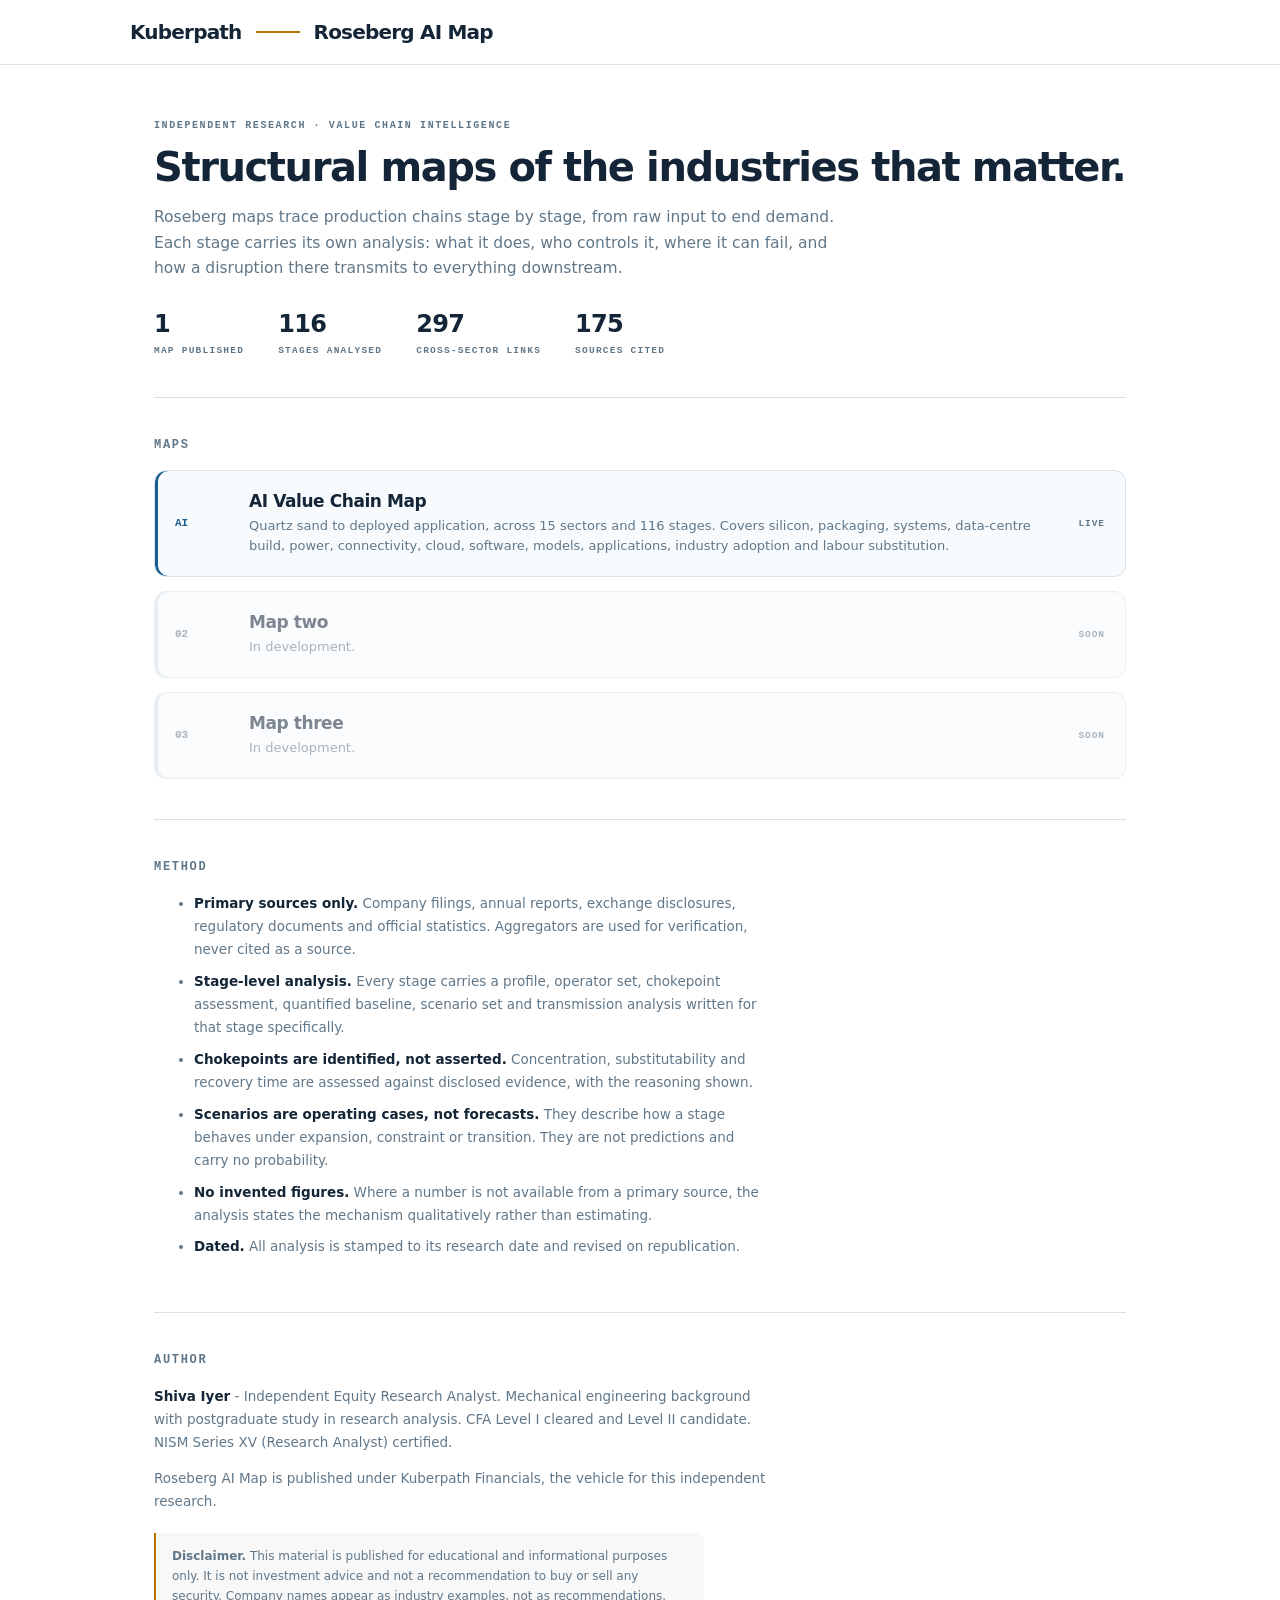
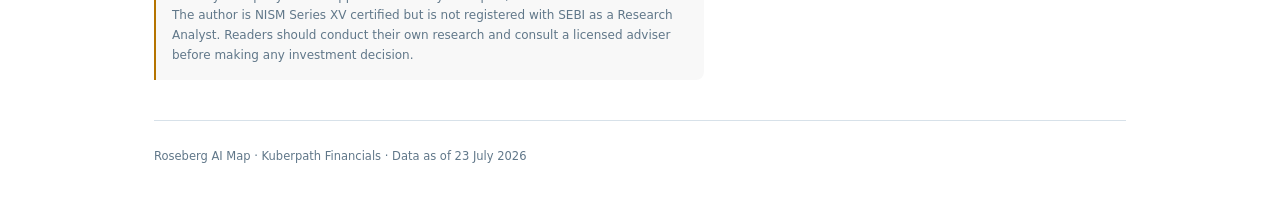
==== commit dd9bb905: "Add files via upload" ====
--- a/index.html
+++ b/index.html
@@ -1 +1,98 @@
-<!doctype html><html lang="en"><head><meta charset="utf-8"><meta name="viewport" content="width=device-width,initial-scale=1"><title>Roseberg AI Map | Kuberpath Financials</title><link rel="stylesheet" href="map-styles.css"><script>(function(){var mm=window.matchMedia?window.matchMedia("(prefers-color-scheme: dark)"):null;function res(m){return m==="system"?((mm&&mm.matches)?"dark":"light"):m;}var m=localStorage.getItem("rt-theme")||"light";if(["light","dark","system"].indexOf(m)<0)m="light";document.documentElement.dataset.theme=res(m);document.documentElement.dataset.themeMode=m;window.__setTheme=function(v){localStorage.setItem("rt-theme",v);document.documentElement.dataset.theme=res(v);document.documentElement.dataset.themeMode=v;document.querySelectorAll(".theme-btn").forEach(function(b){b.classList.toggle("active",b.dataset.mode===v);});};if(mm&&mm.addEventListener)mm.addEventListener("change",function(){var c=localStorage.getItem("rt-theme")||"light";if(c==="system")document.documentElement.dataset.theme=res("system");});})();</script></head><body><div id="app"></div><script src="map-data.js"></script><script src="map-app.js"></script></body></html>+<!doctype html><html lang="en"><head><meta charset="utf-8"><meta name="viewport" content="width=device-width,initial-scale=1"><title>Roseberg AI Map | Kuberpath Financials</title>
+<script>(function(){var mm=window.matchMedia?window.matchMedia("(prefers-color-scheme: dark)"):null;function res(m){return m==="system"?((mm&&mm.matches)?"dark":"light"):m;}var m=localStorage.getItem("rt-theme")||"light";if(["light","dark","system"].indexOf(m)<0)m="light";document.documentElement.dataset.theme=res(m);})();</script>
+<style>
+:root{--bg:#fff;--panel:#f8fbfd;--text:#132536;--muted:#607789;--line:#d7e1e9;--blue:#1a5f8f;--amber:#b57400}
+html[data-theme="dark"]{--bg:#0f151b;--panel:#151d25;--text:#e2ebf3;--muted:#a3b6c6;--line:#26313c;--blue:#63b0e3;--amber:#d59b2a}
+*{box-sizing:border-box}
+html,body{margin:0;background:var(--bg);color:var(--text);font-family:Inter,ui-sans-serif,system-ui,-apple-system,"Segoe UI",sans-serif;-webkit-font-smoothing:antialiased}
+.wrap{max-width:1020px;margin:0 auto;padding:0 24px}
+header{border-bottom:1px solid var(--line)}
+.hd{display:flex;align-items:center;gap:14px;padding:20px 0}
+.bn{font-size:20px;font-weight:900;letter-spacing:-.04em}
+.br{width:44px;height:2px;background:var(--amber)}
+.pn{font-size:20px;font-weight:900;letter-spacing:-.04em}
+.hero{padding:56px 0 40px;border-bottom:1px solid var(--line)}
+.kick{font:800 10px/1 ui-monospace,SFMono-Regular,Menlo,monospace;letter-spacing:.16em;color:var(--muted);text-transform:uppercase}
+h1{margin:14px 0 0;font-size:40px;line-height:1.1;font-weight:900;letter-spacing:-.035em}
+.lede{margin:16px 0 0;font-size:15.5px;line-height:1.65;color:var(--muted);max-width:70ch}
+.stats{display:flex;flex-wrap:wrap;gap:34px;margin-top:28px}
+.st b{display:block;font-size:24px;font-weight:900;letter-spacing:-.03em}
+.st span{font:800 9.5px/1 ui-monospace,SFMono-Regular,Menlo,monospace;letter-spacing:.13em;color:var(--muted);text-transform:uppercase}
+section{padding:40px 0;border-bottom:1px solid var(--line)}
+h2{margin:0 0 18px;font-size:12px;font-weight:900;letter-spacing:.14em;text-transform:uppercase;color:var(--muted);font-family:ui-monospace,SFMono-Regular,Menlo,monospace}
+.maps{display:grid;gap:14px}
+.map{display:grid;grid-template-columns:56px minmax(0,1fr) auto;gap:18px;align-items:center;padding:20px;background:var(--panel);border:1px solid var(--line);border-radius:12px;text-decoration:none;color:inherit;box-shadow:inset 3px 0 0 var(--blue)}
+.map:hover{border-color:var(--blue)}
+.map.soon{opacity:.55;box-shadow:inset 3px 0 0 var(--line);cursor:default}
+.mc{font:900 11px/1 ui-monospace,SFMono-Regular,Menlo,monospace;color:var(--blue)}
+.map.soon .mc{color:var(--muted)}
+.mt{font-size:17px;font-weight:900;letter-spacing:-.025em}
+.md{margin-top:5px;font-size:13px;line-height:1.55;color:var(--muted)}
+.mg{font:800 9.5px/1 ui-monospace,SFMono-Regular,Menlo,monospace;letter-spacing:.1em;color:var(--muted);text-transform:uppercase;white-space:nowrap}
+.meth{font-size:13.5px;line-height:1.7;color:var(--muted);max-width:72ch}
+.meth li{margin-bottom:9px}
+.meth strong{color:var(--text);font-weight:800}
+.who{font-size:13.5px;line-height:1.7;color:var(--muted);max-width:72ch}
+.who b{color:var(--text)}
+.disc{margin-top:20px;font-size:12px;line-height:1.65;color:var(--muted);max-width:72ch;padding:14px 16px;border-left:2px solid var(--amber);background:rgba(127,127,127,.05);border-radius:0 8px 8px 0}
+footer{padding:26px 0 40px;font-size:11.5px;line-height:1.6;color:var(--muted)}
+@media(max-width:640px){h1{font-size:30px}.map{grid-template-columns:1fr;gap:10px}.mg{display:none}}
+</style></head><body>
+<header><div class="wrap hd"><div class="bn">Kuberpath</div><div class="br"></div><div class="pn">Roseberg AI Map</div></div></header>
+
+<div class="wrap">
+<div class="hero">
+<div class="kick">Independent Research &#183; Value Chain Intelligence</div>
+<h1>Structural maps of the industries that matter.</h1>
+<p class="lede">Roseberg maps trace production chains stage by stage, from raw input to end demand. Each stage carries its own analysis: what it does, who controls it, where it can fail, and how a disruption there transmits to everything downstream.</p>
+<div class="stats">
+<div class="st"><b>1</b><span>Map published</span></div>
+<div class="st"><b>116</b><span>Stages analysed</span></div>
+<div class="st"><b>297</b><span>Cross-sector links</span></div>
+<div class="st"><b>175</b><span>Sources cited</span></div>
+</div>
+</div>
+
+<section>
+<h2>Maps</h2>
+<div class="maps">
+<a class="map" href="ai/index.html">
+<div class="mc">AI</div>
+<div><div class="mt">AI Value Chain Map</div><div class="md">Quartz sand to deployed application, across 15 sectors and 116 stages. Covers silicon, packaging, systems, data-centre build, power, connectivity, cloud, software, models, applications, industry adoption and labour substitution.</div></div>
+<div class="mg">Live</div>
+</a>
+<div class="map soon">
+<div class="mc">02</div>
+<div><div class="mt">Map two</div><div class="md">In development.</div></div>
+<div class="mg">Soon</div>
+</div>
+<div class="map soon">
+<div class="mc">03</div>
+<div><div class="mt">Map three</div><div class="md">In development.</div></div>
+<div class="mg">Soon</div>
+</div>
+</div>
+</section>
+
+<section>
+<h2>Method</h2>
+<ul class="meth">
+<li><strong>Primary sources only.</strong> Company filings, annual reports, exchange disclosures, regulatory documents and official statistics. Aggregators are used for verification, never cited as a source.</li>
+<li><strong>Stage-level analysis.</strong> Every stage carries a profile, operator set, chokepoint assessment, quantified baseline, scenario set and transmission analysis written for that stage specifically.</li>
+<li><strong>Chokepoints are identified, not asserted.</strong> Concentration, substitutability and recovery time are assessed against disclosed evidence, with the reasoning shown.</li>
+<li><strong>Scenarios are operating cases, not forecasts.</strong> They describe how a stage behaves under expansion, constraint or transition. They are not predictions and carry no probability.</li>
+<li><strong>No invented figures.</strong> Where a number is not available from a primary source, the analysis states the mechanism qualitatively rather than estimating.</li>
+<li><strong>Dated.</strong> All analysis is stamped to its research date and revised on republication.</li>
+</ul>
+</section>
+
+<section>
+<h2>Author</h2>
+<p class="who"><b>Shiva Iyer</b> - Independent Equity Research Analyst. Mechanical engineering background with postgraduate study in research analysis. CFA Level I cleared and Level II candidate. NISM Series XV (Research Analyst) certified.</p>
+<p class="who" style="margin-top:12px">Roseberg AI Map is published under Kuberpath Financials, the vehicle for this independent research.</p>
+<div class="disc"><b>Disclaimer.</b> This material is published for educational and informational purposes only. It is not investment advice and not a recommendation to buy or sell any security. Company names appear as industry examples, not as recommendations. The author is NISM Series XV certified but is not registered with SEBI as a Research Analyst. Readers should conduct their own research and consult a licensed adviser before making any investment decision.</div>
+</section>
+
+<footer>Roseberg AI Map &#183; Kuberpath Financials &#183; Data as of 23 July 2026</footer>
+</div>
+</body></html>
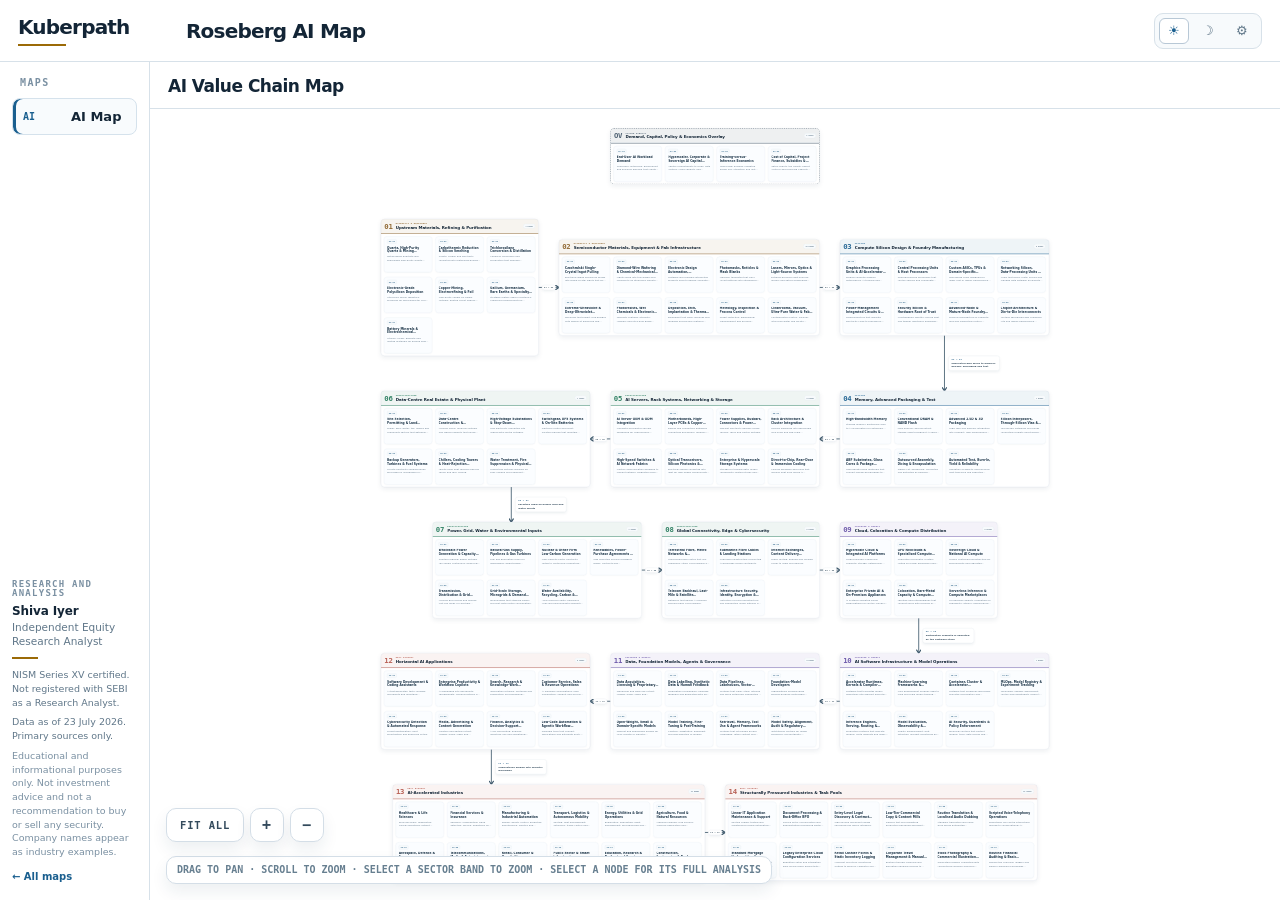
==== commit 81f820df: "Add files via upload" ====
--- a/index.html
+++ b/index.html
@@ -1,98 +1 @@
-<!doctype html><html lang="en"><head><meta charset="utf-8"><meta name="viewport" content="width=device-width,initial-scale=1"><title>Roseberg AI Map | Kuberpath Financials</title>
-<script>(function(){var mm=window.matchMedia?window.matchMedia("(prefers-color-scheme: dark)"):null;function res(m){return m==="system"?((mm&&mm.matches)?"dark":"light"):m;}var m=localStorage.getItem("rt-theme")||"light";if(["light","dark","system"].indexOf(m)<0)m="light";document.documentElement.dataset.theme=res(m);})();</script>
-<style>
-:root{--bg:#fff;--panel:#f8fbfd;--text:#132536;--muted:#607789;--line:#d7e1e9;--blue:#1a5f8f;--amber:#b57400}
-html[data-theme="dark"]{--bg:#0f151b;--panel:#151d25;--text:#e2ebf3;--muted:#a3b6c6;--line:#26313c;--blue:#63b0e3;--amber:#d59b2a}
-*{box-sizing:border-box}
-html,body{margin:0;background:var(--bg);color:var(--text);font-family:Inter,ui-sans-serif,system-ui,-apple-system,"Segoe UI",sans-serif;-webkit-font-smoothing:antialiased}
-.wrap{max-width:1020px;margin:0 auto;padding:0 24px}
-header{border-bottom:1px solid var(--line)}
-.hd{display:flex;align-items:center;gap:14px;padding:20px 0}
-.bn{font-size:20px;font-weight:900;letter-spacing:-.04em}
-.br{width:44px;height:2px;background:var(--amber)}
-.pn{font-size:20px;font-weight:900;letter-spacing:-.04em}
-.hero{padding:56px 0 40px;border-bottom:1px solid var(--line)}
-.kick{font:800 10px/1 ui-monospace,SFMono-Regular,Menlo,monospace;letter-spacing:.16em;color:var(--muted);text-transform:uppercase}
-h1{margin:14px 0 0;font-size:40px;line-height:1.1;font-weight:900;letter-spacing:-.035em}
-.lede{margin:16px 0 0;font-size:15.5px;line-height:1.65;color:var(--muted);max-width:70ch}
-.stats{display:flex;flex-wrap:wrap;gap:34px;margin-top:28px}
-.st b{display:block;font-size:24px;font-weight:900;letter-spacing:-.03em}
-.st span{font:800 9.5px/1 ui-monospace,SFMono-Regular,Menlo,monospace;letter-spacing:.13em;color:var(--muted);text-transform:uppercase}
-section{padding:40px 0;border-bottom:1px solid var(--line)}
-h2{margin:0 0 18px;font-size:12px;font-weight:900;letter-spacing:.14em;text-transform:uppercase;color:var(--muted);font-family:ui-monospace,SFMono-Regular,Menlo,monospace}
-.maps{display:grid;gap:14px}
-.map{display:grid;grid-template-columns:56px minmax(0,1fr) auto;gap:18px;align-items:center;padding:20px;background:var(--panel);border:1px solid var(--line);border-radius:12px;text-decoration:none;color:inherit;box-shadow:inset 3px 0 0 var(--blue)}
-.map:hover{border-color:var(--blue)}
-.map.soon{opacity:.55;box-shadow:inset 3px 0 0 var(--line);cursor:default}
-.mc{font:900 11px/1 ui-monospace,SFMono-Regular,Menlo,monospace;color:var(--blue)}
-.map.soon .mc{color:var(--muted)}
-.mt{font-size:17px;font-weight:900;letter-spacing:-.025em}
-.md{margin-top:5px;font-size:13px;line-height:1.55;color:var(--muted)}
-.mg{font:800 9.5px/1 ui-monospace,SFMono-Regular,Menlo,monospace;letter-spacing:.1em;color:var(--muted);text-transform:uppercase;white-space:nowrap}
-.meth{font-size:13.5px;line-height:1.7;color:var(--muted);max-width:72ch}
-.meth li{margin-bottom:9px}
-.meth strong{color:var(--text);font-weight:800}
-.who{font-size:13.5px;line-height:1.7;color:var(--muted);max-width:72ch}
-.who b{color:var(--text)}
-.disc{margin-top:20px;font-size:12px;line-height:1.65;color:var(--muted);max-width:72ch;padding:14px 16px;border-left:2px solid var(--amber);background:rgba(127,127,127,.05);border-radius:0 8px 8px 0}
-footer{padding:26px 0 40px;font-size:11.5px;line-height:1.6;color:var(--muted)}
-@media(max-width:640px){h1{font-size:30px}.map{grid-template-columns:1fr;gap:10px}.mg{display:none}}
-</style></head><body>
-<header><div class="wrap hd"><div class="bn">Kuberpath</div><div class="br"></div><div class="pn">Roseberg AI Map</div></div></header>
-
-<div class="wrap">
-<div class="hero">
-<div class="kick">Independent Research &#183; Value Chain Intelligence</div>
-<h1>Structural maps of the industries that matter.</h1>
-<p class="lede">Roseberg maps trace production chains stage by stage, from raw input to end demand. Each stage carries its own analysis: what it does, who controls it, where it can fail, and how a disruption there transmits to everything downstream.</p>
-<div class="stats">
-<div class="st"><b>1</b><span>Map published</span></div>
-<div class="st"><b>116</b><span>Stages analysed</span></div>
-<div class="st"><b>297</b><span>Cross-sector links</span></div>
-<div class="st"><b>175</b><span>Sources cited</span></div>
-</div>
-</div>
-
-<section>
-<h2>Maps</h2>
-<div class="maps">
-<a class="map" href="ai/index.html">
-<div class="mc">AI</div>
-<div><div class="mt">AI Value Chain Map</div><div class="md">Quartz sand to deployed application, across 15 sectors and 116 stages. Covers silicon, packaging, systems, data-centre build, power, connectivity, cloud, software, models, applications, industry adoption and labour substitution.</div></div>
-<div class="mg">Live</div>
-</a>
-<div class="map soon">
-<div class="mc">02</div>
-<div><div class="mt">Map two</div><div class="md">In development.</div></div>
-<div class="mg">Soon</div>
-</div>
-<div class="map soon">
-<div class="mc">03</div>
-<div><div class="mt">Map three</div><div class="md">In development.</div></div>
-<div class="mg">Soon</div>
-</div>
-</div>
-</section>
-
-<section>
-<h2>Method</h2>
-<ul class="meth">
-<li><strong>Primary sources only.</strong> Company filings, annual reports, exchange disclosures, regulatory documents and official statistics. Aggregators are used for verification, never cited as a source.</li>
-<li><strong>Stage-level analysis.</strong> Every stage carries a profile, operator set, chokepoint assessment, quantified baseline, scenario set and transmission analysis written for that stage specifically.</li>
-<li><strong>Chokepoints are identified, not asserted.</strong> Concentration, substitutability and recovery time are assessed against disclosed evidence, with the reasoning shown.</li>
-<li><strong>Scenarios are operating cases, not forecasts.</strong> They describe how a stage behaves under expansion, constraint or transition. They are not predictions and carry no probability.</li>
-<li><strong>No invented figures.</strong> Where a number is not available from a primary source, the analysis states the mechanism qualitatively rather than estimating.</li>
-<li><strong>Dated.</strong> All analysis is stamped to its research date and revised on republication.</li>
-</ul>
-</section>
-
-<section>
-<h2>Author</h2>
-<p class="who"><b>Shiva Iyer</b> - Independent Equity Research Analyst. Mechanical engineering background with postgraduate study in research analysis. CFA Level I cleared and Level II candidate. NISM Series XV (Research Analyst) certified.</p>
-<p class="who" style="margin-top:12px">Roseberg AI Map is published under Kuberpath Financials, the vehicle for this independent research.</p>
-<div class="disc"><b>Disclaimer.</b> This material is published for educational and informational purposes only. It is not investment advice and not a recommendation to buy or sell any security. Company names appear as industry examples, not as recommendations. The author is NISM Series XV certified but is not registered with SEBI as a Research Analyst. Readers should conduct their own research and consult a licensed adviser before making any investment decision.</div>
-</section>
-
-<footer>Roseberg AI Map &#183; Kuberpath Financials &#183; Data as of 23 July 2026</footer>
-</div>
-</body></html>
+<!doctype html><html lang="en"><head><meta charset="utf-8"><meta name="viewport" content="width=device-width,initial-scale=1"><title>Roseberg AI Map | Kuberpath Financials</title><link rel="stylesheet" href="map-styles.css"><script>(function(){var mm=window.matchMedia?window.matchMedia("(prefers-color-scheme: dark)"):null;function res(m){return m==="system"?((mm&&mm.matches)?"dark":"light"):m;}var m=localStorage.getItem("rt-theme")||"light";if(["light","dark","system"].indexOf(m)<0)m="light";document.documentElement.dataset.theme=res(m);document.documentElement.dataset.themeMode=m;window.__setTheme=function(v){localStorage.setItem("rt-theme",v);document.documentElement.dataset.theme=res(v);document.documentElement.dataset.themeMode=v;document.querySelectorAll(".theme-btn").forEach(function(b){b.classList.toggle("active",b.dataset.mode===v);});};if(mm&&mm.addEventListener)mm.addEventListener("change",function(){var c=localStorage.getItem("rt-theme")||"light";if(c==="system")document.documentElement.dataset.theme=res("system");});})();</script></head><body><div id="app"></div><script src="map-data.js"></script><script src="map-app.js"></script></body></html>
--- a/map-styles.css
+++ b/map-styles.css
@@ -0,0 +1,122 @@
+/* THEME PALETTE (auto-generated) */
+:root{--mtc0:#132536;--mtc1:#183145;--mtc2:#1a5f8f;--mtc3:#1d7c8e;--mtc4:#2a7e53;--mtc5:#2f668c;--mtc6:#304c5f;--mtc7:#334a5c;--mtc8:#385365;--mtc9:#547286;--mtc10:#566d7f;--mtc11:#607789;--mtc12:#617789;--mtc13:#6550a6;--mtc14:#677f90;--mtc15:#687e90;--mtc16:#6a58a7;--mtc17:#6d7f8d;--mtc18:#7a90a2;--mtc19:#89a8be;--mtc20:#9b6a07;--mtc21:#9fb4c4;--mtc22:#b34a55;--mtc23:#b57400;--mtc24:#b8c8d6;--mtc25:#c7d4df;--mtc26:#cfdbe4;--mtc27:#d4dee7;--mtc28:#d4dfe8;--mtc29:#d5e2ec;--mtc30:#d7e1e9;--mtc31:#d9e4eb;--mtc32:#f7fafc;--mtc33:#f8fbfd;--mtc34:#fbfdff;--mtc35:#fff}
+html[data-theme="dark"]{color-scheme:dark;--mtc0:#dce5ee;--mtc1:#d0dde8;--mtc2:#419ddc;--mtc3:#45c1d9;--mtc4:#57c78d;--mtc5:#5799c7;--mtc6:#b2c9d8;--mtc7:#b4c7d6;--mtc8:#acc2d1;--mtc9:#8da7b8;--mtc10:#93a7b6;--mtc11:#8a9ead;--mtc12:#8a9dac;--mtc13:#8371ba;--mtc14:#8398a7;--mtc15:#8396a6;--mtc16:#7f6fb3;--mtc17:#8695a1;--mtc18:#6887a0;--mtc19:#4f7692;--mtc20:#e9ad35;--mtc21:#476780;--mtc22:#b86c74;--mtc23:#e9a835;--mtc24:#385167;--mtc25:#304659;--mtc26:#2c4151;--mtc27:#293c4d;--mtc28:#293c4c;--mtc29:#273a49;--mtc30:#283a4a;--mtc31:#263a47;--mtc32:#17232b;--mtc33:#17222a;--mtc34:#151e27;--mtc35:#161c22}
+
+:root{--text:var(--mtc0);--muted:var(--mtc11);--line:var(--mtc30);--line2:var(--mtc24);--blue:var(--mtc2);--cyan:var(--mtc3);--green:var(--mtc4);--amber:var(--mtc20);--purple:var(--mtc13);--red:var(--mtc22);--shadow:0 10px 28px rgba(29,54,78,.08);--shadow2:0 8px 16px rgba(31,60,86,.08);--header:62px;--sidebar:150px}*{box-sizing:border-box}html,body{margin:0;height:100%;font-family:Inter,ui-sans-serif,system-ui,-apple-system,"Segoe UI",sans-serif;background:var(--mtc35);color:var(--text)}body{overflow:hidden}
+.app-header{position:fixed;inset:0 0 auto;z-index:70;height:var(--header);display:grid;grid-template-columns:var(--sidebar) minmax(0,1fr) auto;gap:18px;align-items:center;padding:0 18px;background:var(--mtc35);border-bottom:1px solid var(--line)}.brand{display:flex;flex-direction:column;align-items:flex-start}.brand-name{font-size:20px;font-weight:900;letter-spacing:-.04em}.brand-rule{width:48px;height:2px;margin-top:5px;background:var(--amber)}.product-name{font-size:20px;font-weight:900;letter-spacing:-.04em}
+.shell{position:fixed;inset:var(--header) 0 0;display:grid;grid-template-columns:var(--sidebar) minmax(0,1fr)}.sidebar{background:var(--mtc35);border-right:1px solid var(--line);padding:16px 12px}.side-label{padding:0 8px 10px;color:var(--mtc18);font:800 10px/1 ui-monospace,SFMono-Regular,Menlo,monospace;letter-spacing:.14em}.side-item{display:grid;grid-template-columns:40px 1fr;align-items:center;gap:8px;padding:10px;background:var(--mtc33);border:1px solid var(--mtc29);border-radius:10px;box-shadow:inset 3px 0 0 var(--blue)}.side-code{color:var(--blue);font:900 10px/1 ui-monospace,SFMono-Regular,Menlo,monospace}.side-name{font-size:13px;font-weight:800}
+.main{display:grid;grid-template-rows:auto minmax(0,1fr);min-width:0;background:var(--mtc35)}.titlebar{display:flex;align-items:center;padding:14px 18px 12px;border-bottom:1px solid var(--line);background:var(--mtc35)}.titlebar h1{margin:0;font-size:17px;font-weight:900;letter-spacing:-.03em}
+.viewport{position:relative;overflow:hidden;background:var(--mtc35);cursor:grab}.viewport.dragging{cursor:grabbing}.world{position:absolute;left:0;top:0;transform-origin:0 0;will-change:transform}
+.canvas-svg{position:absolute;inset:0;width:100%;height:100%;overflow:visible;z-index:1}
+/* ===== chain connectors ===== */
+.chain-halo{fill:none;stroke:var(--mtc35);stroke-width:22;stroke-linecap:round;stroke-linejoin:round}
+.chain-link{fill:none;stroke:var(--mtc19);stroke-width:6;stroke-linecap:round;stroke-linejoin:round}
+.chain-arrowhead{fill:none;stroke:var(--mtc19);stroke-width:2.6;stroke-linecap:round;stroke-linejoin:round}
+.chain-cap{position:absolute;z-index:18;transform:translate(-50%,-50%);width:250px;padding:12px 15px;background:var(--mtc35);border:1px solid var(--mtc26);border-radius:12px;box-shadow:var(--shadow2);text-align:left}
+.chain-cap-route{color:var(--mtc5);font:900 12px/1 ui-monospace,SFMono-Regular,Menlo,monospace;letter-spacing:.08em}
+.chain-cap-text{margin-top:7px;color:var(--mtc7);font-size:13px;font-weight:700;line-height:1.4}
+/* ===== sector family accents ===== */
+.sector{--accent:#1a5f8f;--accent-soft:rgba(26,95,143,.07)}
+.fam-materials{--accent:#8a5f26;--accent-soft:rgba(138,95,38,.07)}
+.fam-silicon{--accent:#1a5f8f;--accent-soft:rgba(26,95,143,.07)}
+.fam-infra{--accent:#23795a;--accent-soft:rgba(35,121,90,.07)}
+.fam-software{--accent:#6550a6;--accent-soft:rgba(101,80,166,.07)}
+.fam-economy{--accent:#b3564a;--accent-soft:rgba(179,86,74,.07)}
+.fam-overlay{--accent:#44586a;--accent-soft:rgba(68,88,106,.09)}
+html[data-theme="dark"] .fam-materials{--accent:#d9a24a;--accent-soft:rgba(217,162,74,.10)}
+html[data-theme="dark"] .fam-silicon{--accent:#4da3de;--accent-soft:rgba(77,163,222,.10)}
+html[data-theme="dark"] .fam-infra{--accent:#4dbd8c;--accent-soft:rgba(77,189,140,.10)}
+html[data-theme="dark"] .fam-software{--accent:#9a86d6;--accent-soft:rgba(154,134,214,.10)}
+html[data-theme="dark"] .fam-economy{--accent:#e08a7c;--accent-soft:rgba(224,138,124,.10)}
+html[data-theme="dark"] .fam-overlay{--accent:#9fb4c4;--accent-soft:rgba(159,180,196,.10)}
+/* ===== sector box ===== */
+.sector{position:absolute;z-index:10;background:var(--mtc35);border:1px solid var(--line2);border-radius:20px;box-shadow:var(--shadow);padding:0 16px 16px;overflow:hidden}
+.overlay-sector{border-style:dashed;border-width:2px;border-color:var(--accent)}
+.sector-band{display:grid;grid-template-columns:auto minmax(0,1fr) auto;gap:18px;align-items:center;height:78px;margin:0 -16px;padding:0 18px;background:var(--accent-soft);border-bottom:1px solid var(--line);cursor:zoom-in}
+.sector-band:hover{background:var(--accent-soft);filter:brightness(.985)}
+html[data-theme="dark"] .sector-band:hover{filter:brightness(1.15)}
+.sector-folio{color:var(--accent);font:900 40px/1 ui-monospace,SFMono-Regular,Menlo,monospace;letter-spacing:-.04em;opacity:.92}
+.sector-band-main{min-width:0}
+.sector-kicker{color:var(--accent);font:900 10.5px/1 ui-monospace,SFMono-Regular,Menlo,monospace;letter-spacing:.16em}
+.sector-title{margin-top:6px;font-size:22px;font-weight:900;line-height:1.12;letter-spacing:-.02em;white-space:nowrap;overflow:hidden;text-overflow:ellipsis}
+.sector-count{padding:8px 12px;background:var(--mtc32);border:1px solid var(--mtc30);border-radius:999px;color:var(--mtc15);font:800 9.5px/1 ui-monospace,SFMono-Regular,Menlo,monospace;white-space:nowrap}
+.sector-accent{height:3px;margin:0 -16px;background:var(--accent);opacity:.85}
+.sector-body{position:relative;padding-top:14px}
+.node-grid{position:relative;display:grid;grid-template-columns:repeat(var(--cols),264px);gap:26px 18px;align-items:stretch;z-index:3}
+/* ===== node card ===== */
+.node{width:264px;min-width:264px;height:196px;background:var(--mtc34);border:1px solid var(--mtc31);border-radius:16px;padding:15px 16px 14px;display:flex;flex-direction:column;box-shadow:0 2px 10px rgba(29,54,78,.04);position:relative}
+.node:hover{border-color:var(--accent);box-shadow:0 0 0 3px var(--accent-soft),0 10px 20px rgba(29,54,78,.10);transform:translateY(-1px)}
+.node-top{display:flex;align-items:center;justify-content:space-between}
+.node-code{display:inline-block;padding:5px 8px;background:var(--mtc32);border:1px solid var(--mtc29);border-radius:6px;color:var(--mtc5);font:900 11px/1 ui-monospace,SFMono-Regular,Menlo,monospace;letter-spacing:.03em}
+.sev-dot{width:11px;height:11px;border-radius:50%;flex:none}
+.sev-1{background:#8aa48a}.sev-2{background:#cdb244}.sev-3{background:#e0801f}.sev-4{background:#cc4326}.sev-5{background:#9c1a24;box-shadow:0 0 0 3px rgba(156,26,36,.15)}
+.node-title{margin-top:12px;font-size:16px;font-weight:850;line-height:1.3;color:var(--mtc1);display:-webkit-box;-webkit-line-clamp:2;-webkit-box-orient:vertical;overflow:hidden}
+.node-desc{margin-top:9px;font-size:12.8px;line-height:1.45;color:var(--mtc12);display:-webkit-box;-webkit-line-clamp:2;-webkit-box-orient:vertical;overflow:hidden}
+.node-open{margin-top:auto;color:var(--mtc9);font:800 10px/1 ui-monospace,SFMono-Regular,Menlo,monospace;letter-spacing:.10em;opacity:0;transition:opacity .12s ease}
+.node:hover .node-open{opacity:1;color:var(--accent)}
+/* ===== controls cluster ===== */
+.map-controls{position:absolute;left:16px;bottom:58px;z-index:32;display:flex;gap:6px}
+.ctrl-btn{height:34px;padding:0 13px;background:var(--mtc35);border:1px solid var(--mtc27);border-radius:10px;color:var(--mtc7);font:800 10.5px/1 ui-monospace,SFMono-Regular,Menlo,monospace;letter-spacing:.08em;cursor:pointer;box-shadow:var(--shadow2)}
+.ctrl-btn:hover{border-color:var(--mtc19);color:var(--mtc1)}
+.ctrl-sq{width:34px;padding:0;font-size:15px}
+/* ===== sidebar sector jump ===== */
+.side-label-gap{margin-top:18px}
+.side-jump{display:flex;flex-direction:column;gap:3px;max-height:calc(100vh - 220px);overflow:auto}
+.jump-btn{display:grid;grid-template-columns:26px 1fr;gap:6px;align-items:center;padding:6px 8px;background:transparent;border:1px solid transparent;border-radius:8px;cursor:pointer;text-align:left;color:var(--mtc7)}
+.jump-btn:hover{background:var(--mtc33);border-color:var(--mtc29)}
+.jump-code{color:var(--mtc5);font:900 9px/1 ui-monospace,SFMono-Regular,Menlo,monospace}
+.jump-name{font-size:10.5px;font-weight:700;line-height:1.25;overflow:hidden;white-space:nowrap;text-overflow:ellipsis}
+.tooltip{position:absolute;z-index:80;max-width:340px;padding:11px 13px;background:var(--mtc35);border:1px solid var(--mtc28);border-radius:12px;box-shadow:0 16px 38px rgba(22,45,66,.14);pointer-events:none;opacity:0;transform:translateY(4px);transition:opacity .14s ease,transform .14s ease}.tooltip.show{opacity:1;transform:translateY(0)}.tooltip-code{color:var(--mtc5);font:900 9px/1 ui-monospace,SFMono-Regular,Menlo,monospace}.tooltip-title{margin-top:6px;font-size:12.2px;font-weight:850;line-height:1.32}.tooltip-text{margin-top:6px;color:var(--mtc10);font-size:11.2px;line-height:1.5}.corner-note{position:absolute;left:16px;bottom:16px;z-index:30;padding:8px 10px;background:var(--mtc35);border:1px solid var(--mtc27);border-radius:10px;color:var(--mtc14);font:800 10px/1 ui-monospace,SFMono-Regular,Menlo,monospace;box-shadow:var(--shadow2)}@media (max-width:1100px){.app-header{grid-template-columns:1fr;height:auto;padding:10px 16px}.shell{inset:102px 0 0;grid-template-columns:1fr}.sidebar{display:none}}
+
+.node.selected-node,.overlay-node.selected-node{outline:4px solid rgba(181,116,0,.38);border-color:var(--mtc23);box-shadow:0 0 0 7px rgba(181,116,0,.12),0 12px 28px rgba(29,54,78,.12)}
+.node:focus-visible,.overlay-node:focus-visible{outline:3px solid rgba(23,111,174,.45);outline-offset:2px}
+
+.node,.overlay-node{color:inherit;text-decoration:none;cursor:pointer}.overlay-node{display:block}.node:focus-visible,.overlay-node:focus-visible{outline:3px solid rgba(26,95,143,.35);outline-offset:3px}
+
+.theme-switch{display:flex;gap:4px;padding:4px;margin-left:auto;background:var(--panel2,#f7fafc);border:1px solid var(--line,#ccd8e2);border-radius:9px}
+.theme-btn{width:30px;height:26px;display:grid;place-items:center;color:var(--muted,#536a7c);background:transparent;border:1px solid transparent;border-radius:6px;cursor:pointer;font-size:13px;line-height:1}
+.theme-btn:hover{color:var(--text,#102131)}
+.theme-btn.active{color:var(--blue,#176fae);background:var(--panel,#fff);border-color:var(--line2,#9eb3c4)}
+
+/* flow and connector routing */
+.chain-halo{fill:none;stroke:var(--mtc35);stroke-width:14;stroke-linecap:round;opacity:.9}
+.chain-link{fill:none;stroke:var(--accent-chain,#3d586b);stroke-width:4.5;stroke-linecap:round}
+.chain-arrowhead{fill:none;stroke:var(--accent-chain,#3d586b);stroke-width:2.6;stroke-linecap:round;stroke-linejoin:round}
+html[data-theme="dark"] .chain-link{stroke:#6f8ea6}
+html[data-theme="dark"] .chain-arrowhead{stroke:#6f8ea6}
+.chain-cap{transform:translate(-50%,0);z-index:22}
+.node-flow{fill:none;stroke:var(--mtc19);stroke-width:2;stroke-dasharray:none;opacity:.55}
+.flow-arrowhead{fill:none;stroke:var(--mtc19);stroke-width:2;stroke-linecap:round;stroke-linejoin:round}
+html[data-theme="dark"] .node-flow{stroke:#4f7692}
+html[data-theme="dark"] .flow-arrowhead{stroke:#4f7692}
+.side-active{border:1px solid var(--mtc29);background:var(--mtc33);border-radius:8px}
+
+/* orthogonal routing chrome */
+.chain-pill{position:absolute;z-index:22;transform:translate(-50%,-50%);padding:7px 11px;background:var(--mtc35);border:1.5px solid var(--mtc27);border-radius:999px;color:var(--mtc7);font:900 11px/1 ui-monospace,SFMono-Regular,Menlo,monospace;letter-spacing:.06em;box-shadow:var(--shadow2);white-space:nowrap;cursor:default}
+.chain-pill:hover{border-color:var(--mtc19);color:var(--mtc1)}
+.chain-cap{width:280px}
+.chain-link{stroke-linejoin:round}
+
+/* serpentine layout */
+.chain-cap-side{transform:translate(0,-50%)}
+
+/* dark theme palette */
+html[data-theme="dark"]{--mtc0:#e8f0f7;--mtc1:#e2ebf3;--mtc2:#55aee8;--mtc3:#52cfe8;--mtc4:#5fd69a;--mtc5:#63b0e3;--mtc10:#a8bac9;--mtc11:#a3b6c6;--mtc12:#a3b6c6;--mtc13:#9d89d8;--mtc14:#93a8b9;--mtc15:#93a8b9;--mtc20:#f0b84a;--mtc22:#d98b93;--mtc23:#f0b84a;--mtc27:#2b3d50;--mtc28:#2b3d4f;--mtc29:#2a3c4e;--mtc30:#2b3d4e;--mtc31:#293b4c;--mtc32:#182430;--mtc33:#17222d;--mtc34:#141c25;--mtc35:#10161d}
+html{-webkit-font-smoothing:antialiased;text-rendering:optimizeLegibility}
+.node-desc{letter-spacing:.002em}
+.sector-kicker{letter-spacing:.18em}
+
+/* sidebar attribution */
+.sidebar{display:flex;flex-direction:column}
+.side-attrib{margin-top:auto;padding-top:14px}
+.sa-line{color:var(--mtc18);font:800 9px/1 ui-monospace,SFMono-Regular,Menlo,monospace;letter-spacing:.14em;text-transform:uppercase}
+.sa-name{margin-top:6px;font-size:12px;font-weight:900;letter-spacing:-.01em;color:var(--text)}
+.sa-role{margin-top:2px;font-size:10.5px;line-height:1.35;color:var(--muted)}
+.sa-rule{width:26px;height:2px;margin:9px 0;background:var(--amber)}
+.sa-note{font-size:9.5px;line-height:1.45;color:var(--muted);margin-bottom:6px}
+.sa-disc{color:var(--mtc18)}
+.sa-back{display:inline-block;margin-top:4px;font-size:10px;font-weight:800;color:var(--blue);text-decoration:none}
+.sa-back:hover{text-decoration:underline}
+html[data-theme="dark"] .sa-name{color:#e2ebf3}
+html[data-theme="dark"] .sa-role,html[data-theme="dark"] .sa-note{color:#a3b6c6}
+html[data-theme="dark"] .sa-line,html[data-theme="dark"] .sa-disc{color:#7d92a4}
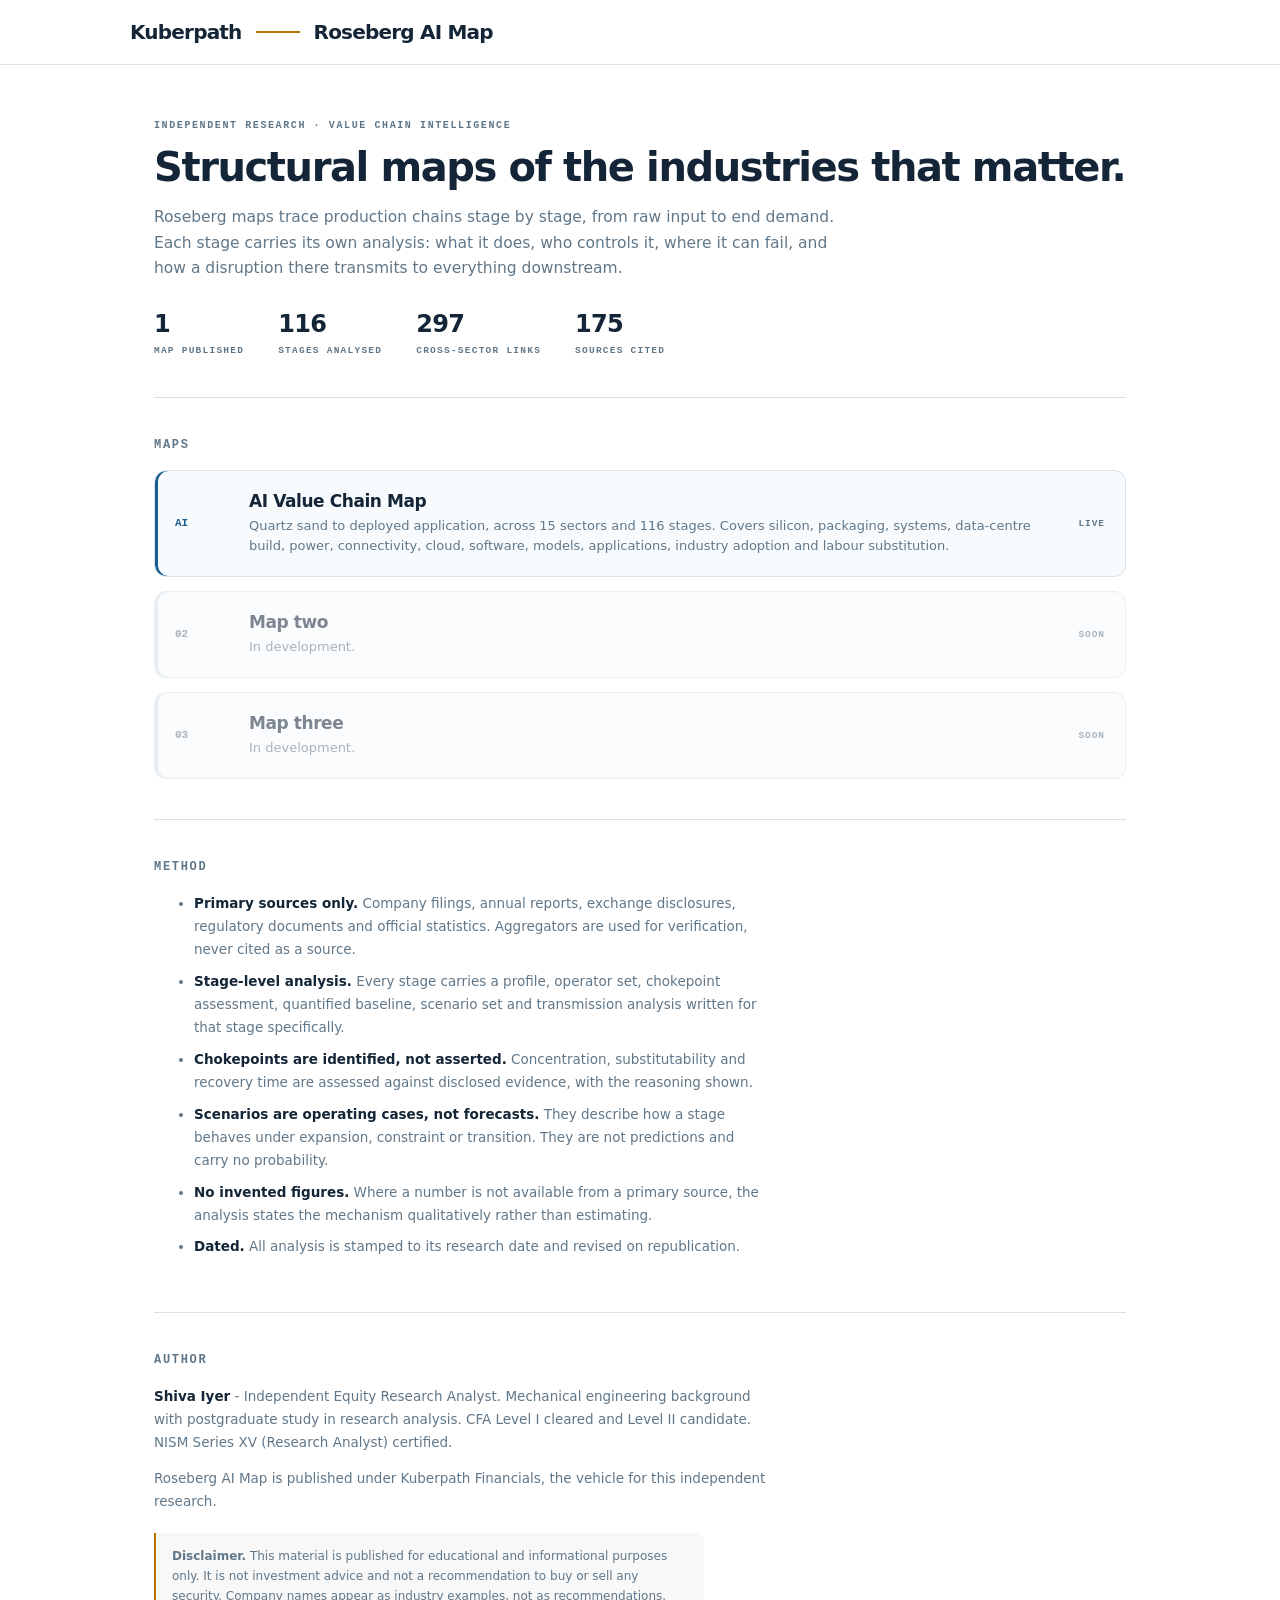
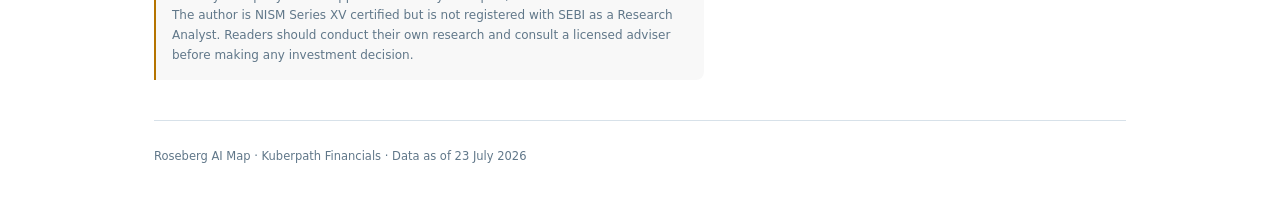
==== commit 5d7a3616: "Add files via upload" ====
--- a/index.html
+++ b/index.html
@@ -1 +1,98 @@
-<!doctype html><html lang="en"><head><meta charset="utf-8"><meta name="viewport" content="width=device-width,initial-scale=1"><title>Roseberg AI Map | Kuberpath Financials</title><link rel="stylesheet" href="map-styles.css"><script>(function(){var mm=window.matchMedia?window.matchMedia("(prefers-color-scheme: dark)"):null;function res(m){return m==="system"?((mm&&mm.matches)?"dark":"light"):m;}var m=localStorage.getItem("rt-theme")||"light";if(["light","dark","system"].indexOf(m)<0)m="light";document.documentElement.dataset.theme=res(m);document.documentElement.dataset.themeMode=m;window.__setTheme=function(v){localStorage.setItem("rt-theme",v);document.documentElement.dataset.theme=res(v);document.documentElement.dataset.themeMode=v;document.querySelectorAll(".theme-btn").forEach(function(b){b.classList.toggle("active",b.dataset.mode===v);});};if(mm&&mm.addEventListener)mm.addEventListener("change",function(){var c=localStorage.getItem("rt-theme")||"light";if(c==="system")document.documentElement.dataset.theme=res("system");});})();</script></head><body><div id="app"></div><script src="map-data.js"></script><script src="map-app.js"></script></body></html>+<!doctype html><html lang="en"><head><meta charset="utf-8"><meta name="viewport" content="width=device-width,initial-scale=1"><title>Roseberg AI Map | Kuberpath Financials</title>
+<script>(function(){var mm=window.matchMedia?window.matchMedia("(prefers-color-scheme: dark)"):null;function res(m){return m==="system"?((mm&&mm.matches)?"dark":"light"):m;}var m=localStorage.getItem("rt-theme")||"light";if(["light","dark","system"].indexOf(m)<0)m="light";document.documentElement.dataset.theme=res(m);})();</script>
+<style>
+:root{--bg:#fff;--panel:#f8fbfd;--text:#132536;--muted:#607789;--line:#d7e1e9;--blue:#1a5f8f;--amber:#b57400}
+html[data-theme="dark"]{--bg:#0f151b;--panel:#151d25;--text:#e2ebf3;--muted:#a3b6c6;--line:#26313c;--blue:#63b0e3;--amber:#d59b2a}
+*{box-sizing:border-box}
+html,body{margin:0;background:var(--bg);color:var(--text);font-family:Inter,ui-sans-serif,system-ui,-apple-system,"Segoe UI",sans-serif;-webkit-font-smoothing:antialiased}
+.wrap{max-width:1020px;margin:0 auto;padding:0 24px}
+header{border-bottom:1px solid var(--line)}
+.hd{display:flex;align-items:center;gap:14px;padding:20px 0}
+.bn{font-size:20px;font-weight:900;letter-spacing:-.04em}
+.br{width:44px;height:2px;background:var(--amber)}
+.pn{font-size:20px;font-weight:900;letter-spacing:-.04em}
+.hero{padding:56px 0 40px;border-bottom:1px solid var(--line)}
+.kick{font:800 10px/1 ui-monospace,SFMono-Regular,Menlo,monospace;letter-spacing:.16em;color:var(--muted);text-transform:uppercase}
+h1{margin:14px 0 0;font-size:40px;line-height:1.1;font-weight:900;letter-spacing:-.035em}
+.lede{margin:16px 0 0;font-size:15.5px;line-height:1.65;color:var(--muted);max-width:70ch}
+.stats{display:flex;flex-wrap:wrap;gap:34px;margin-top:28px}
+.st b{display:block;font-size:24px;font-weight:900;letter-spacing:-.03em}
+.st span{font:800 9.5px/1 ui-monospace,SFMono-Regular,Menlo,monospace;letter-spacing:.13em;color:var(--muted);text-transform:uppercase}
+section{padding:40px 0;border-bottom:1px solid var(--line)}
+h2{margin:0 0 18px;font-size:12px;font-weight:900;letter-spacing:.14em;text-transform:uppercase;color:var(--muted);font-family:ui-monospace,SFMono-Regular,Menlo,monospace}
+.maps{display:grid;gap:14px}
+.map{display:grid;grid-template-columns:56px minmax(0,1fr) auto;gap:18px;align-items:center;padding:20px;background:var(--panel);border:1px solid var(--line);border-radius:12px;text-decoration:none;color:inherit;box-shadow:inset 3px 0 0 var(--blue)}
+.map:hover{border-color:var(--blue)}
+.map.soon{opacity:.55;box-shadow:inset 3px 0 0 var(--line);cursor:default}
+.mc{font:900 11px/1 ui-monospace,SFMono-Regular,Menlo,monospace;color:var(--blue)}
+.map.soon .mc{color:var(--muted)}
+.mt{font-size:17px;font-weight:900;letter-spacing:-.025em}
+.md{margin-top:5px;font-size:13px;line-height:1.55;color:var(--muted)}
+.mg{font:800 9.5px/1 ui-monospace,SFMono-Regular,Menlo,monospace;letter-spacing:.1em;color:var(--muted);text-transform:uppercase;white-space:nowrap}
+.meth{font-size:13.5px;line-height:1.7;color:var(--muted);max-width:72ch}
+.meth li{margin-bottom:9px}
+.meth strong{color:var(--text);font-weight:800}
+.who{font-size:13.5px;line-height:1.7;color:var(--muted);max-width:72ch}
+.who b{color:var(--text)}
+.disc{margin-top:20px;font-size:12px;line-height:1.65;color:var(--muted);max-width:72ch;padding:14px 16px;border-left:2px solid var(--amber);background:rgba(127,127,127,.05);border-radius:0 8px 8px 0}
+footer{padding:26px 0 40px;font-size:11.5px;line-height:1.6;color:var(--muted)}
+@media(max-width:640px){h1{font-size:30px}.map{grid-template-columns:1fr;gap:10px}.mg{display:none}}
+</style></head><body>
+<header><div class="wrap hd"><div class="bn">Kuberpath</div><div class="br"></div><div class="pn">Roseberg AI Map</div></div></header>
+
+<div class="wrap">
+<div class="hero">
+<div class="kick">Independent Research &#183; Value Chain Intelligence</div>
+<h1>Structural maps of the industries that matter.</h1>
+<p class="lede">Roseberg maps trace production chains stage by stage, from raw input to end demand. Each stage carries its own analysis: what it does, who controls it, where it can fail, and how a disruption there transmits to everything downstream.</p>
+<div class="stats">
+<div class="st"><b>1</b><span>Map published</span></div>
+<div class="st"><b>116</b><span>Stages analysed</span></div>
+<div class="st"><b>297</b><span>Cross-sector links</span></div>
+<div class="st"><b>175</b><span>Sources cited</span></div>
+</div>
+</div>
+
+<section>
+<h2>Maps</h2>
+<div class="maps">
+<a class="map" href="ai/index.html">
+<div class="mc">AI</div>
+<div><div class="mt">AI Value Chain Map</div><div class="md">Quartz sand to deployed application, across 15 sectors and 116 stages. Covers silicon, packaging, systems, data-centre build, power, connectivity, cloud, software, models, applications, industry adoption and labour substitution.</div></div>
+<div class="mg">Live</div>
+</a>
+<div class="map soon">
+<div class="mc">02</div>
+<div><div class="mt">Map two</div><div class="md">In development.</div></div>
+<div class="mg">Soon</div>
+</div>
+<div class="map soon">
+<div class="mc">03</div>
+<div><div class="mt">Map three</div><div class="md">In development.</div></div>
+<div class="mg">Soon</div>
+</div>
+</div>
+</section>
+
+<section>
+<h2>Method</h2>
+<ul class="meth">
+<li><strong>Primary sources only.</strong> Company filings, annual reports, exchange disclosures, regulatory documents and official statistics. Aggregators are used for verification, never cited as a source.</li>
+<li><strong>Stage-level analysis.</strong> Every stage carries a profile, operator set, chokepoint assessment, quantified baseline, scenario set and transmission analysis written for that stage specifically.</li>
+<li><strong>Chokepoints are identified, not asserted.</strong> Concentration, substitutability and recovery time are assessed against disclosed evidence, with the reasoning shown.</li>
+<li><strong>Scenarios are operating cases, not forecasts.</strong> They describe how a stage behaves under expansion, constraint or transition. They are not predictions and carry no probability.</li>
+<li><strong>No invented figures.</strong> Where a number is not available from a primary source, the analysis states the mechanism qualitatively rather than estimating.</li>
+<li><strong>Dated.</strong> All analysis is stamped to its research date and revised on republication.</li>
+</ul>
+</section>
+
+<section>
+<h2>Author</h2>
+<p class="who"><b>Shiva Iyer</b> - Independent Equity Research Analyst. Mechanical engineering background with postgraduate study in research analysis. CFA Level I cleared and Level II candidate. NISM Series XV (Research Analyst) certified.</p>
+<p class="who" style="margin-top:12px">Roseberg AI Map is published under Kuberpath Financials, the vehicle for this independent research.</p>
+<div class="disc"><b>Disclaimer.</b> This material is published for educational and informational purposes only. It is not investment advice and not a recommendation to buy or sell any security. Company names appear as industry examples, not as recommendations. The author is NISM Series XV certified but is not registered with SEBI as a Research Analyst. Readers should conduct their own research and consult a licensed adviser before making any investment decision.</div>
+</section>
+
+<footer>Roseberg AI Map &#183; Kuberpath Financials &#183; Data as of 23 July 2026</footer>
+</div>
+</body></html>
